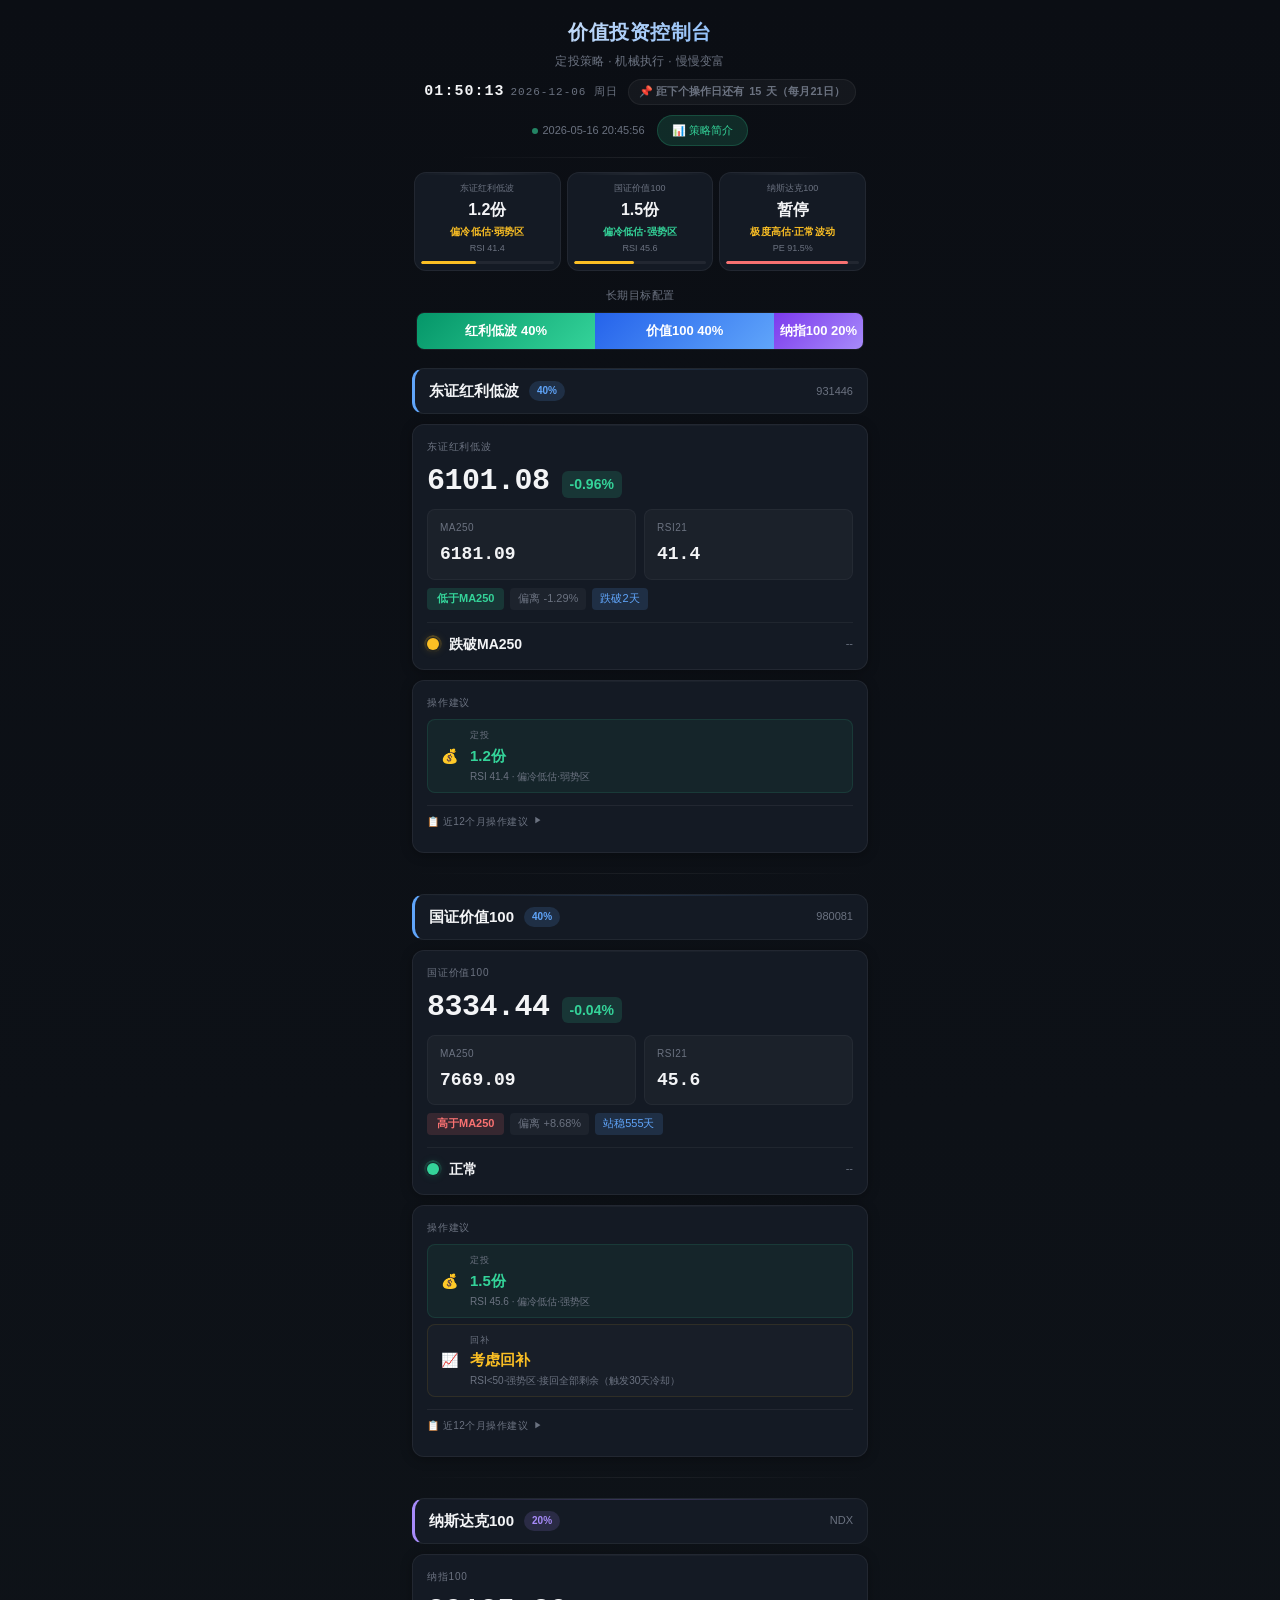
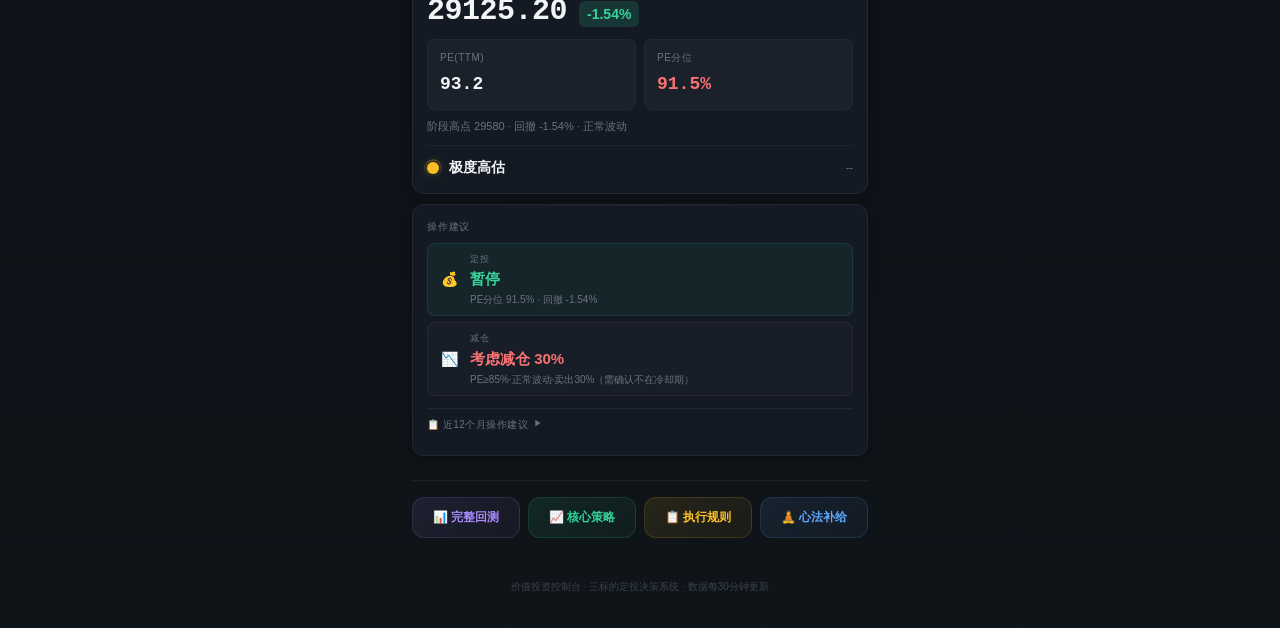
==== docs/index.html @ c50db58a "合并推送：README整理+数据更新+策略微调+回测脚本 - README: 删除NAS Docker章节，精简部署说明 - 数据JSON (931446/980081/nd100/data.json" ====
<!DOCTYPE html>
<html lang="zh-CN">
<head>
<meta charset="UTF-8">
<meta name="viewport" content="width=device-width, initial-scale=1.0, viewport-fit=cover">
<title>价值投资控制台 · 定投策略 · 机械执行 · 慢慢变富</title>
<style>
/* ========================================
   CSS Variables & Theme
   ======================================== */
:root {
  --bg: #0b0e14;
  --bg-gradient: linear-gradient(180deg, #0b0e14 0%, #0d1117 50%, #0f1419 100%);
  --card: #141a24;
  --card-hover: #1a2230;
  --card-border: rgba(255,255,255,0.06);
  --card-border-active: rgba(88,166,255,0.15);
  --card-shadow: 0 2px 12px rgba(0,0,0,0.3);
  --card-shadow-hover: 0 4px 20px rgba(0,0,0,0.4);
  --text: #d1d5db;
  --text-dim: #6b7280;
  --text-bright: #f3f4f6;
  --accent: #60a5fa;
  --accent-glow: rgba(96,165,250,0.15);
  --green: #34d399;
  --green-dim: rgba(52,211,153,0.15);
  --green-glow: rgba(52,211,153,0.25);
  --red: #f87171;
  --red-dim: rgba(248,113,113,0.15);
  --red-glow: rgba(248,113,113,0.25);
  --yellow: #fbbf24;
  --yellow-dim: rgba(251,191,36,0.15);
  --yellow-glow: rgba(251,191,36,0.25);
  --purple: #a78bfa;
  --purple-dim: rgba(167,139,250,0.15);
  --purple-glow: rgba(167,139,250,0.25);
  --radius: 12px;
  --radius-sm: 8px;
  --radius-lg: 16px;
  --max-width: 480px;
}

* { margin:0; padding:0; box-sizing:border-box; }
body {
  font-family: -apple-system, BlinkMacSystemFont, 'Segoe UI', 'PingFang SC', 'Hiragino Sans GB', sans-serif;
  background: var(--bg-gradient);
  color: var(--text);
  line-height: 1.6;
  padding: 0 12px 32px;
  max-width: var(--max-width);
  margin: 0 auto;
  min-height: 100vh;
  -webkit-font-smoothing: antialiased;
}

/* ========================================
   Header
   ======================================== */
.header {
  text-align: center;
  padding: 16px 0 12px;
  margin-bottom: 12px;
  position: relative;
}
.header::after {
  content: '';
  position: absolute;
  bottom: 0;
  left: 10%;
  right: 10%;
  height: 1px;
  background: linear-gradient(90deg, transparent, rgba(255,255,255,0.08), transparent);
}
.header h1 {
  font-size: 20px;
  font-weight: 700;
  color: var(--text-bright);
  margin-bottom: 4px;
  letter-spacing: 0.5px;
  background: linear-gradient(135deg, var(--text-bright) 0%, var(--accent) 100%);
  -webkit-background-clip: text;
  -webkit-text-fill-color: transparent;
  background-clip: text;
}
.subtitle {
  font-size: 12px;
  color: var(--text-dim);
  letter-spacing: 0.3px;
}
.header-meta {
  display: flex;
  align-items: center;
  justify-content: center;
  gap: 10px;
  margin-top: 8px;
  flex-wrap: wrap;
}
.live-clock {
  font-size: 15px;
  font-weight: 700;
  color: var(--text-bright);
  font-variant-numeric: tabular-nums;
  letter-spacing: 1px;
  font-family: 'SF Mono', 'Menlo', 'Consolas', monospace;
}
.live-clock .date-part {
  font-size: 11px;
  color: var(--text-dim);
  margin-left: 6px;
  font-weight: 400;
}
.live-clock .sep {
  animation: blink 1s step-end infinite;
}
@keyframes blink { 0%,100% { opacity:1; } 50% { opacity:0.3; } }
.header-row {
  display: flex;
  align-items: center;
  justify-content: center;
  gap: 12px;
  margin-top: 10px;
  flex-wrap: wrap;
}

/* 操作日提醒 */
.next-ops-day {
  display: inline-flex;
  align-items: center;
  gap: 5px;
  padding: 3px 10px;
  border-radius: 20px;
  font-size: 11px;
  font-weight: 600;
  white-space: nowrap;
}
.next-ops-day.today {
  background: var(--green-dim);
  color: var(--green);
  border: 1px solid rgba(52,211,153,0.2);
}
.next-ops-day.soon {
  background: var(--yellow-dim);
  color: var(--yellow);
  border: 1px solid rgba(251,191,36,0.2);
}
.next-ops-day.later {
  background: rgba(255,255,255,0.04);
  color: var(--text-dim);
  border: 1px solid var(--card-border);
}

.update-time {
  display: inline-flex;
  align-items: center;
  gap: 4px;
  font-size: 11px;
  color: var(--text-dim);
  font-variant-numeric: tabular-nums;
}
.update-time::before {
  content: '';
  width: 6px;
  height: 6px;
  border-radius: 50%;
  background: var(--green);
  flex-shrink: 0;
  opacity: 0.6;
}

/* ========================================
   Buttons
   ======================================== */
.guide-btn {
  display: inline-flex;
  align-items: center;
  gap: 5px;
  font-size: 11px;
  padding: 6px 14px;
  border-radius: 20px;
  background: var(--green-dim);
  color: var(--green);
  text-decoration: none;
  border: 1px solid rgba(52,211,153,0.2);
  transition: all 0.2s ease;
  font-weight: 500;
}
.guide-btn:hover {
  background: rgba(52,211,153,0.2);
  border-color: rgba(52,211,153,0.35);
  box-shadow: 0 0 16px var(--green-glow);
  transform: translateY(-1px);
}

/* 底部三策略导航按钮 */
.strategy-nav {
  display: flex;
  gap: 8px;
  justify-content: center;
}
.nav-btn {
  flex: 1;
  display: flex;
  align-items: center;
  justify-content: center;
  gap: 4px;
  padding: 10px 6px;
  border-radius: 12px;
  text-decoration: none;
  font-size: 12px;
  font-weight: 600;
  border: 1px solid var(--card-border);
  transition: all 0.2s ease;
  text-align: center;
  min-width: 0;
}
@media (max-width: 380px) {
  .nav-btn { font-size: 11px; padding: 8px 4px; }
}
.nav-core {
  background: linear-gradient(135deg, rgba(52,211,153,0.1), rgba(52,211,153,0.05));
  color: var(--green);
  border-color: rgba(52,211,153,0.15);
}
.nav-core:hover {
  background: rgba(52,211,153,0.18);
  box-shadow: 0 0 12px rgba(52,211,153,0.15);
  transform: translateY(-1px);
}
.nav-rules {
  background: linear-gradient(135deg, rgba(251,191,36,0.1), rgba(251,191,36,0.05));
  color: var(--yellow);
  border-color: rgba(251,191,36,0.15);
}
.nav-rules:hover {
  background: rgba(251,191,36,0.18);
  box-shadow: 0 0 12px rgba(251,191,36,0.15);
  transform: translateY(-1px);
}
.nav-mindset {
  background: linear-gradient(135deg, rgba(96,165,250,0.1), rgba(96,165,250,0.05));
  color: var(--accent);
  border-color: rgba(96,165,250,0.15);
}
.nav-mindset:hover {
  background: rgba(96,165,250,0.18);
  box-shadow: 0 0 12px rgba(96,165,250,0.15);
  transform: translateY(-1px);
}
.nav-intro {
  background: linear-gradient(135deg, rgba(167,139,250,0.1), rgba(167,139,250,0.05));
  color: var(--purple);
  border-color: rgba(167,139,250,0.15);
}
.nav-intro:hover {
  background: rgba(167,139,250,0.18);
  box-shadow: 0 0 12px rgba(167,139,250,0.15);
  transform: translateY(-1px);
}

/* 雪球行情链接 */
.xueqiu-link {
  display: inline-flex;
  align-items: center;
  gap: 3px;
  font-size: 10px;
  font-weight: 600;
  color: var(--accent);
  text-decoration: none;
  padding: 3px 9px;
  border-radius: 12px;
  background: var(--accent-glow);
  border: 1px solid rgba(96,165,250,0.1);
  transition: all 0.2s ease;
  white-space: nowrap;
  flex-shrink: 0;
}
.xueqiu-link:hover {
  background: rgba(96,165,250,0.2);
  border-color: rgba(96,165,250,0.25);
  box-shadow: 0 0 10px var(--accent-glow);
  transform: translateY(-1px);
}
.xueqiu-link .x-icon {
  font-size: 11px;
}

/* ========================================
   Weight Graphic Bar
   ======================================== */
.weight-label {
  text-align: center;
  font-size: 11px;
  color: var(--text-dim);
  margin-bottom: 8px;
  letter-spacing: 0.5px;
}
.weight-graphic {
  margin-bottom: 18px;
  padding: 0 4px;
}
.weight-bar {
  display: flex;
  height: 38px;
  border-radius: 8px;
  overflow: hidden;
  border: 1px solid rgba(255,255,255,0.06);
}
.weight-seg {
  display: flex;
  align-items: center;
  justify-content: center;
  font-size: 13px;
  font-weight: 700;
  color: #fff;
  position: relative;
  transition: filter 0.2s;
}
.weight-seg:hover { filter: brightness(1.15); }
.weight-seg.w40 {
  flex: 4;
  background: linear-gradient(135deg, #059669, #34d399);
}
.weight-seg.w40-2 {
  flex: 4;
  background: linear-gradient(135deg, #2563eb, #60a5fa);
}
.weight-seg.w20 {
  flex: 2;
  background: linear-gradient(135deg, #7c3aed, #a78bfa);
}
/* ========================================
   Valuation Gauge Bar
   ======================================== */
.val-bar {
  display: flex;
  gap: 6px;
  margin-bottom: 14px;
  overflow-x: auto;
  padding: 2px;
  scrollbar-width: none;
}
.val-bar::-webkit-scrollbar { display: none; }
.val-card {
  flex: 1;
  min-width: 0;
  padding: 8px 6px 6px;
  border-radius: var(--radius);
  background: var(--card);
  border: 1px solid var(--card-border);
  text-align: center;
  transition: all 0.25s ease;
  position: relative;
  overflow: hidden;
}
.val-card::before {
  content: '';
  position: absolute;
  top: 0;
  left: 0;
  right: 0;
  height: 2px;
  background: linear-gradient(90deg, transparent, rgba(255,255,255,0.06), transparent);
}
.val-card .vc-name {
  font-size: 9px;
  color: var(--text-dim);
  white-space: nowrap;
  overflow: hidden;
  text-overflow: ellipsis;
  margin-bottom: 1px;
}
/* 建议定投份数 - 估值横条内 */
.val-card .vc-invest {
  font-size: 16px;
  font-weight: 700;
  color: var(--text-bright);
  font-variant-numeric: tabular-nums;
  margin: 1px 0 2px;
}
.val-card .vc-zone {
  font-size: 10px;
  font-weight: 600;
  margin-top: 1px;
  letter-spacing: 0.2px;
}
.val-card .vc-sub {
  font-size: 9px;
  color: var(--text-dim);
  margin-top: 1px;
}
.vc-green { color: var(--green); }
.vc-yellow { color: var(--yellow); }
.vc-red { color: var(--red); }
.vc-purple { color: var(--purple); }
.val-gauge {
  height: 3px;
  border-radius: 2px;
  background: rgba(255,255,255,0.06);
  margin-top: 5px;
  overflow: hidden;
}
.val-gauge-fill {
  height: 100%;
  border-radius: 2px;
  transition: width 0.6s cubic-bezier(0.4, 0, 0.2, 1);
}

/* ========================================
   ETF Sections
   ======================================== */
.etf-section {
  margin-bottom: 20px;
  animation: fadeInUp 0.4s ease both;
}
.etf-section:nth-child(7) { animation-delay: 0.05s; }
.etf-section:nth-child(9) { animation-delay: 0.1s; }
.etf-section:nth-child(11) { animation-delay: 0.15s; }

@keyframes fadeInUp {
  from { opacity: 0; transform: translateY(10px); }
  to { opacity: 1; transform: translateY(0); }
}

.etf-title {
  display: flex;
  align-items: center;
  gap: 10px;
  margin-bottom: 10px;
  padding: 10px 14px;
  background: var(--card);
  border-radius: var(--radius);
  border: 1px solid var(--card-border);
  border-left: 3px solid var(--accent);
  position: relative;
  overflow: hidden;
}
.etf-title::before {
  content: '';
  position: absolute;
  top: 0;
  left: 0;
  right: 0;
  height: 1px;
  background: linear-gradient(90deg, transparent, var(--accent-glow), transparent);
}
.etf-title.pe {
  border-left-color: var(--purple);
}
.etf-title.pe::before {
  background: linear-gradient(90deg, transparent, var(--purple-glow), transparent);
}
.etf-title .name {
  font-size: 15px;
  font-weight: 600;
  color: var(--text-bright);
}
.etf-title .fund-code {
  font-size: 11px;
  color: var(--text-dim);
  margin-left: auto;
  font-variant-numeric: tabular-nums;
}
.etf-title .wb {
  font-size: 10px;
  padding: 2px 8px;
  border-radius: 10px;
  background: var(--accent-glow);
  color: var(--accent);
  font-weight: 700;
}
.etf-title.pe .wb {
  background: var(--purple-dim);
  color: var(--purple);
}

/* ========================================
   Cards
   ======================================== */
.card {
  background: var(--card);
  border: 1px solid var(--card-border);
  border-radius: var(--radius);
  padding: 14px;
  margin-bottom: 10px;
  box-shadow: var(--card-shadow);
  transition: all 0.25s ease;
  position: relative;
}
.card::before {
  content: '';
  position: absolute;
  top: 0;
  left: 0;
  right: 0;
  height: 1px;
  background: linear-gradient(90deg, transparent, rgba(255,255,255,0.04), transparent);
  border-radius: var(--radius) var(--radius) 0 0;
}
.card:hover {
  border-color: var(--card-border-active);
  box-shadow: var(--card-shadow-hover);
}
.card-label {
  font-size: 10px;
  color: var(--text-dim);
  margin-bottom: 8px;
  text-transform: uppercase;
  letter-spacing: 0.8px;
  font-weight: 500;
}

/* ========================================
   Price Display
   ======================================== */
.price-row {
  display: flex;
  align-items: baseline;
  gap: 12px;
  flex-wrap: wrap;
}
.price-main {
  font-size: 30px;
  font-weight: 700;
  color: var(--text-bright);
  font-variant-numeric: tabular-nums;
  letter-spacing: -0.5px;
  font-family: 'SF Mono', 'Menlo', 'Consolas', monospace;
  line-height: 1.2;
}
.price-change {
  font-size: 14px;
  font-weight: 600;
  padding: 2px 8px;
  border-radius: 6px;
  font-variant-numeric: tabular-nums;
}
.price-up {
  color: var(--red);
  background: var(--red-dim);
}
.price-down {
  color: var(--green);
  background: var(--green-dim);
}
.price-flat {
  color: var(--text-dim);
  background: rgba(255,255,255,0.04);
}

/* ========================================
   Metrics Grid
   ======================================== */
.metrics-grid {
  display: grid;
  grid-template-columns: 1fr 1fr;
  gap: 8px;
  margin-top: 10px;
}
.metric-box {
  background: rgba(255,255,255,0.03);
  border-radius: var(--radius-sm);
  padding: 10px 12px;
  border: 1px solid rgba(255,255,255,0.04);
  transition: all 0.2s;
}
.metric-box:hover {
  background: rgba(255,255,255,0.05);
  border-color: rgba(255,255,255,0.08);
}
.metric-label {
  font-size: 10px;
  color: var(--text-dim);
  text-transform: uppercase;
  letter-spacing: 0.5px;
  margin-bottom: 4px;
}
.metric-value {
  font-size: 18px;
  font-weight: 700;
  color: var(--text-bright);
  font-variant-numeric: tabular-nums;
  font-family: 'SF Mono', 'Menlo', 'Consolas', monospace;
}

/* ========================================
   Signal Bar
   ======================================== */
.signal-bar {
  display: flex;
  align-items: center;
  gap: 10px;
  margin-top: 10px;
  padding-top: 10px;
  border-top: 1px solid rgba(255,255,255,0.05);
}
.signal-dot {
  width: 12px;
  height: 12px;
  border-radius: 50%;
  flex-shrink: 0;
  position: relative;
}
.signal-dot.green {
  background: var(--green);
  box-shadow: 0 0 10px var(--green-glow);
}
.signal-dot.green::after {
  content: '';
  position: absolute;
  inset: -3px;
  border-radius: 50%;
  border: 2px solid transparent;
  background: conic-gradient(var(--green-glow), transparent, var(--green-glow)) border-box;
  -webkit-mask: linear-gradient(#fff 0 0) padding-box, linear-gradient(#fff 0 0);
  -webkit-mask-composite: xor;
  mask-composite: exclude;
  animation: spin 3s linear infinite;
}
.signal-dot.yellow {
  background: var(--yellow);
  box-shadow: 0 0 10px var(--yellow-glow);
}
.signal-dot.yellow::after {
  content: '';
  position: absolute;
  inset: -3px;
  border-radius: 50%;
  border: 2px solid transparent;
  background: conic-gradient(var(--yellow-glow), transparent, var(--yellow-glow)) border-box;
  -webkit-mask: linear-gradient(#fff 0 0) padding-box, linear-gradient(#fff 0 0);
  -webkit-mask-composite: xor;
  mask-composite: exclude;
  animation: spin 3s linear infinite;
}
.signal-dot.red {
  background: var(--red);
  box-shadow: 0 0 10px var(--red-glow);
  animation: pulse 2s infinite;
}
.signal-dot.red::after {
  content: '';
  position: absolute;
  inset: -3px;
  border-radius: 50%;
  border: 2px solid transparent;
  background: conic-gradient(var(--red-glow), transparent, var(--red-glow)) border-box;
  -webkit-mask: linear-gradient(#fff 0 0) padding-box, linear-gradient(#fff 0 0);
  -webkit-mask-composite: xor;
  mask-composite: exclude;
  animation: spin 2s linear infinite;
}
@keyframes spin { to { transform: rotate(360deg); } }
@keyframes pulse { 0%,100% { opacity:1; box-shadow:0 0 10px var(--red-glow); } 50% { opacity:0.7; box-shadow:0 0 20px var(--red-glow); } }
.signal-label {
  font-size: 14px;
  font-weight: 600;
  color: var(--text-bright);
}
.signal-detail {
  font-size: 11px;
  color: var(--text-dim);
  margin-left: auto;
  font-variant-numeric: tabular-nums;
}

/* ========================================
   MA Status
   ======================================== */
.ma-status {
  display: flex;
  gap: 6px;
  flex-wrap: wrap;
  padding: 8px 0 2px;
  font-size: 11px;
}
.ma-pos { font-weight: 600; }
.ma-pos.neutral {
  color: var(--text-dim);
  background: rgba(255,255,255,0.04);
  padding: 2px 10px;
  border-radius: 4px;
}
.ma-pos.up {
  color: var(--red);
  background: var(--red-dim);
  padding: 2px 10px;
  border-radius: 4px;
}
.ma-pos.down {
  color: var(--green);
  background: var(--green-dim);
  padding: 2px 10px;
  border-radius: 4px;
}
.ma-dev {
  display: inline-flex;
  align-items: center;
  gap: 2px;
  padding: 2px 8px;
  border-radius: 4px;
  background: rgba(255,255,255,0.04);
  color: var(--text-dim);
}
.ma-days {
  display: inline-flex;
  align-items: center;
  gap: 2px;
  padding: 2px 8px;
  border-radius: 4px;
  background: var(--accent-glow);
  color: var(--accent);
}
.drawdown-info {
  margin-top: 8px;
  font-size: 11px;
  color: var(--text-dim);
  line-height: 1.6;
}

/* ========================================
   Advice Blocks — 三区块操作建议
   ======================================== */
.advice-blocks {
  display: flex;
  flex-direction: column;
  gap: 6px;
}
.advice-block {
  display: flex;
  align-items: center;
  gap: 10px;
  padding: 8px 10px;
  border-radius: var(--radius-sm);
  background: rgba(255,255,255,0.02);
  border: 1px solid rgba(255,255,255,0.04);
}
.advice-block .ab-icon {
  font-size: 14px;
  flex-shrink: 0;
  width: 22px;
  text-align: center;
}
.advice-block .ab-content {
  flex: 1;
  min-width: 0;
}
.advice-block .ab-title {
  font-size: 9px;
  color: var(--text-dim);
  letter-spacing: 0.5px;
  margin-bottom: 1px;
}
.advice-block .ab-value {
  font-size: 15px;
  font-weight: 700;
  color: var(--text-bright);
  font-variant-numeric: tabular-nums;
}
.advice-block .ab-detail {
  font-size: 10px;
  color: var(--text-dim);
  line-height: 1.5;
  margin-top: 1px;
}

/* 定投区块 — 绿色强调 */
.advice-block.invest {
  background: rgba(52,211,153,0.06);
  border-color: rgba(52,211,153,0.12);
}
.advice-block.invest .ab-value { color: var(--green); }

/* 减仓区块 */
.advice-block.reduce {
  border-color: rgba(248,113,113,0.1);
}
.advice-block.reduce .ab-value { color: var(--red); }

/* 回补区块 */
.advice-block.rebuy {
  border-color: rgba(251,191,36,0.1);
}
.advice-block.rebuy .ab-value { color: var(--yellow); }

/* 暂无操作 — 灰色 */
.advice-block.none .ab-value {
  color: var(--text-dim);
  font-weight: 400;
  font-size: 13px;
}
.advice-block.none .ab-detail {
  color: rgba(255,255,255,0.2);
  font-size: 9px;
}

/* ========================================
   History (紧凑表格)
   ======================================== */
.hist-title {
  font-size: 10px;
  color: var(--text-dim);
  margin-top: 12px;
  margin-bottom: 0;
  padding: 8px 0;
  border-top: 1px solid var(--card-border);
  letter-spacing: 0.5px;
  font-weight: 500;
  cursor: pointer;
  display: flex;
  align-items: center;
  gap: 6px;
  transition: color 0.2s;
  user-select: none;
}
.hist-title:hover { color: var(--text); }
.hist-arrow {
  font-size: 8px;
  transition: transform 0.25s ease;
  color: var(--text-dim);
}
.hist-arrow.open { transform: rotate(90deg); }
.hist-body {
  overflow: hidden;
  transition: max-height 0.3s ease;
}
.hist-table {
  width: 100%;
  border-collapse: collapse;
  font-size: 10px;
}
.hist-table th {
  padding: 5px 6px;
  text-align: left;
  color: var(--text-dim);
  font-weight: 500;
  border-bottom: 1px solid var(--card-border);
  font-size: 9px;
  letter-spacing: 0.3px;
}
.hist-table td {
  padding: 5px 6px;
  border-bottom: 1px solid rgba(255,255,255,0.03);
  color: var(--text);
  line-height: 1.5;
  vertical-align: middle;
}
.hist-table tr:last-child td { border-bottom: none; }
.hist-table .h-date {
  color: var(--text-dim);
  white-space: nowrap;
  font-variant-numeric: tabular-nums;
}
.hist-table .h-action {
  font-size: 9px;
  white-space: nowrap;
  display: flex;
  gap: 3px;
}
.hist-table .h-reduce {
  color: var(--red);
  background: var(--red-dim);
  padding: 1px 4px;
  border-radius: 2px;
}
.hist-table .h-rebuy {
  color: var(--yellow);
  background: var(--yellow-dim);
  padding: 1px 4px;
  border-radius: 2px;
}

/* ========================================
   Divider
   ======================================== */
.divider {
  height: 1px;
  background: linear-gradient(90deg, transparent, rgba(255,255,255,0.06), transparent);
  margin: 20px 0;
}

/* ========================================
   Loading & Error
   ======================================== */
.loading {
  text-align: center;
  padding: 32px 0;
  color: var(--text-dim);
  font-size: 13px;
}
.loading::before {
  content: '';
  display: block;
  width: 24px;
  height: 24px;
  margin: 0 auto 10px;
  border: 2px solid var(--card-border);
  border-top-color: var(--accent);
  border-radius: 50%;
  animation: loadingSpin 0.8s linear infinite;
}
@keyframes loadingSpin {
  to { transform: rotate(360deg); }
}
.error-msg {
  background: var(--red-dim);
  border: 1px solid rgba(248,113,113,0.2);
  border-radius: var(--radius-sm);
  padding: 12px 14px;
  text-align: center;
  color: var(--red);
  font-size: 13px;
  line-height: 1.5;
}

/* ========================================
   Footer
   ======================================== */
.footer-nav {
  text-align: center;
  margin-top: 24px;
  margin-bottom: 24px;
  padding: 16px 0;
  border-top: 1px solid var(--card-border);
}
.footer-nav .guide-btn {
  font-size: 13px;
  padding: 8px 24px;
}
.footer-credit {
  text-align: center;
  font-size: 10px;
  color: var(--text-dim);
  opacity: 0.5;
  line-height: 1.8;
}

html { scroll-behavior: smooth; }
@media (hover: none) {
  .card:hover, .val-card:hover, .metric-box:hover {
    transform: none;
    border-color: var(--card-border);
    box-shadow: var(--card-shadow);
  }
}
</style>
</head>
<body>

<div class="header">
  <h1>价值投资控制台</h1>
  <div class="subtitle">定投策略 · 机械执行 · 慢慢变富</div>
  <div class="header-meta">
    <span class="live-clock" id="liveClock">--:--:--</span>
    <span class="next-ops-day" id="nextOpsDay"></span>
  </div>
  <div class="header-row">
    <div class="update-time" id="updateTime">加载中...</div>
    <a class="guide-btn" href="guide-backtest.html">📊 策略简介</a>
  </div>
</div>

<div class="val-bar" id="valBar">
  <div class="val-card"><div class="vc-name">加载中...</div></div>
</div>

<div class="weight-label">长期目标配置</div>
<div class="weight-graphic">
  <div class="weight-bar">
    <div class="weight-seg w40">红利低波 40%</div>
    <div class="weight-seg w40-2">价值100 40%</div>
    <div class="weight-seg w20">纳指100 20%</div>
  </div>
</div>

<!-- 标的0: 红利低波 -->
<div class="etf-section" id="sec0">
  <div class="etf-title">
    <span class="name" id="n0">--</span>
    <span class="wb">40%</span>
    <span class="fund-code" id="f0">--</span>
  </div>
  <div class="card" id="priceCard0">
    <div class="card-label" id="info0">指数行情 · --</div>
    <div class="price-row">
      <span class="price-main" id="p0">--</span>
      <span class="price-change price-flat" id="c0">--</span>
    </div>
    <div class="metrics-grid">
      <div class="metric-box"><div class="metric-label">MA250</div><div class="metric-value" id="ma0">--</div></div>
      <div class="metric-box"><div class="metric-label">RSI21</div><div class="metric-value" id="rsi0">--</div></div>
    </div>
    <div class="ma-status" id="maStat0"></div>
    <div class="signal-bar" id="sigBar0">
      <div class="signal-dot green" id="dot0"></div>
      <span class="signal-label" id="sl0">--</span>
      <span class="signal-detail" id="sd0">--</span>
    </div>
  </div>
  <div class="card">
    <div class="card-label">操作建议</div>
    <div id="adv0"><div class="loading">加载中...</div></div>
  </div>
</div>

<div class="divider"></div>

<!-- 标的1: 价值100 -->
<div class="etf-section" id="sec1">
  <div class="etf-title">
    <span class="name" id="n1">--</span>
    <span class="wb">40%</span>
    <span class="fund-code" id="f1">--</span>
  </div>
  <div class="card" id="priceCard1">
    <div class="card-label" id="info1">指数行情 · --</div>
    <div class="price-row">
      <span class="price-main" id="p1">--</span>
      <span class="price-change price-flat" id="c1">--</span>
    </div>
    <div class="metrics-grid">
      <div class="metric-box"><div class="metric-label">MA250</div><div class="metric-value" id="ma1">--</div></div>
      <div class="metric-box"><div class="metric-label">RSI21</div><div class="metric-value" id="rsi1">--</div></div>
    </div>
    <div class="ma-status" id="maStat1"></div>
    <div class="signal-bar" id="sigBar1">
      <div class="signal-dot green" id="dot1"></div>
      <span class="signal-label" id="sl1">--</span>
      <span class="signal-detail" id="sd1">--</span>
    </div>
  </div>
  <div class="card">
    <div class="card-label">操作建议</div>
    <div id="adv1"><div class="loading">加载中...</div></div>
  </div>
</div>

<div class="divider"></div>

<!-- 标的2: 纳指100 -->
<div class="etf-section" id="sec2">
  <div class="etf-title pe">
    <span class="name" id="n2">--</span>
    <span class="wb">20%</span>
    <span class="fund-code" id="f2">--</span>
  </div>
  <div class="card" id="priceCard2">
    <div class="card-label" id="info2">指数行情 · --</div>
    <div class="price-row">
      <span class="price-main" id="p2">--</span>
      <span class="price-change price-flat" id="c2">--</span>
    </div>
    <div class="metrics-grid">
      <div class="metric-box"><div class="metric-label">PE(TTM)</div><div class="metric-value" id="pe2">--</div></div>
      <div class="metric-box"><div class="metric-label">PE分位</div><div class="metric-value" id="pp2">--</div></div>
    </div>
    <div class="drawdown-info" id="dd2"></div>
    <div class="signal-bar" id="sigBar2">
      <div class="signal-dot green" id="dot2"></div>
      <span class="signal-label" id="sl2">--</span>
      <span class="signal-detail" id="sd2">--</span>
    </div>
  </div>
  <div class="card">
    <div class="card-label">操作建议</div>
    <div id="adv2"><div class="loading">加载中...</div></div>
  </div>
</div>

<div class="footer-nav">
  <div class="strategy-nav">
    <a class="nav-btn nav-intro" href="guide-intro.html">📊 完整回测</a>
    <a class="nav-btn nav-core" href="guide-core.html">📈 核心策略</a>
    <a class="nav-btn nav-rules" href="guide-rules.html">📋 执行规则</a>
    <a class="nav-btn nav-mindset" href="guide-mindset.html">🧘 心法补给</a>
  </div>
</div>

<div class="footer-credit">价值投资控制台 · 三标的定投决策系统 · 数据每30分钟更新</div>

<script>
/* 全局数据缓存 */

/* ========== 时钟 + 操作日提醒 ========== */
function updateClock() {
  var d = new Date();
  var h = ('0' + d.getHours()).slice(-2);
  var m = ('0' + d.getMinutes()).slice(-2);
  var s = ('0' + d.getSeconds()).slice(-2);
  var w = ['日','一','二','三','四','五','六'];
  var ds = d.getFullYear() + '-' + ('0' + (d.getMonth()+1)).slice(-2) + '-' + ('0' + d.getDate()).slice(-2) + ' 周' + w[d.getDay()];
  var html = h + '<span class="sep">:</span>' + m + '<span class="sep">:</span>' + s + '<span class="date-part">' + ds + '</span>';
  document.getElementById('liveClock').innerHTML = html;

  /* 操作日提醒 */
  var today = d.getDate();
  var dayEl = document.getElementById('nextOpsDay');
  if (today === 21) {
    dayEl.className = 'next-ops-day today';
    dayEl.innerHTML = '📌 今天是操作日！按策略执行';
  } else if (today < 21) {
    var left = 21 - today;
    dayEl.className = 'next-ops-day ' + (left <= 5 ? 'soon' : 'later');
    dayEl.innerHTML = '📌 距下个操作日还有 <strong>' + left + '</strong> 天（每月21日）';
  } else {
    /* 计算下个月21日距今天数 */
    var next = new Date(d.getFullYear(), d.getMonth() + 1, 21);
    var diff = Math.ceil((next - d) / (1000 * 60 * 60 * 24));
    dayEl.className = 'next-ops-day ' + (diff <= 5 ? 'soon' : 'later');
    dayEl.innerHTML = '📌 距下个操作日还有 <strong>' + diff + '</strong> 天（每月21日）';
  }
}
updateClock();
setInterval(updateClock, 1000);

/* ========== 渲染单个标的卡片 ========== */
function updateCard(etf, idx) {
  var id = idx;
  var isPE = (etf.type === 'pe_drawdown');
  var isIndexPrice = etf.is_index_price;

  /* 标题 */
  document.getElementById('n' + id).textContent = etf.index_name || '--';
  document.getElementById('f' + id).textContent = etf.index_code || '';

  if (etf.error) {
    document.getElementById('p' + id).textContent = '--';
    document.getElementById('adv' + id).innerHTML = '<div class="error-msg">' + (etf.error || '获取失败') + '</div>';
    return;
  }

  /* 行情信息 — 精简 */
  document.getElementById('info' + id).textContent = isPE ? '纳指100' : (etf.index_name || '--');

  /* 价格 — 纯数字，无货币符号 */
  var dec = isIndexPrice ? 2 : 4;
  var priceEl = document.getElementById('p' + id);
  if (etf.current_price != null) {
    priceEl.textContent = etf.current_price.toFixed(dec);
  } else {
    priceEl.textContent = '--';
  }
  var cel = document.getElementById('c' + id);
  var pct = etf.price_change_pct;
  cel.textContent = (pct != null) ? ((pct >= 0 ? '+' : '') + pct.toFixed(2) + '%') : '--';
  cel.className = 'price-change ' + ((pct == null) ? 'price-flat' : (pct > 0 ? 'price-up' : (pct < 0 ? 'price-down' : 'price-flat')));

  /* 指标区：PE / RSI */
  if (isPE) {
    document.getElementById('pe2').textContent = (etf.pe_ttm != null) ? etf.pe_ttm.toFixed(1) : '--';
    var pctEl = document.getElementById('pp2');
    pctEl.textContent = (etf.pe_percentile != null) ? etf.pe_percentile.toFixed(1) + '%' : '--';
    var p = etf.pe_percentile;
    pctEl.style.color = (p == null) ? '#6b7280' : (p >= 85 ? '#f87171' : (p >= 70 ? '#fbbf24' : (p >= 50 ? '#f3f4f6' : '#34d399')));
    /* 回撤 */
    var ddEl = document.getElementById('dd2');
    if (ddEl) {
      var dd = etf.drawdown != null ? etf.drawdown : '--';
      var hp = etf.high_price != null ? etf.high_price.toFixed(0) : '--';
      var ddColor = (typeof dd === 'number' && dd < -15) ? '#f87171' : (typeof dd === 'number' && dd < -8) ? '#fbbf24' : '#6b7280';
      var ddLabel = (typeof dd === 'number' && dd < -15) ? '深度回调 ⚠️' : (typeof dd === 'number' && dd < -8) ? '中级回调' : '正常波动';
      ddEl.innerHTML = '阶段高点 ' + hp + ' · 回撤 <span style="color:' + ddColor + ';">' + dd + '%</span> · ' + ddLabel;
    }
  } else {
    document.getElementById('ma' + id).textContent = (etf.ma250 != null) ? etf.ma250.toFixed(2) : '--';
    document.getElementById('rsi' + id).textContent = (etf.rsi21 != null) ? etf.rsi21.toFixed(1) : '--';
  }

  /* MA250状态 */
  var maStatEl = document.getElementById('maStat' + id);
  if (maStatEl && !isPE) {
    var mPct = etf.price_vs_ma250_pct;
    if (mPct == null) {
      maStatEl.innerHTML = '<span class="ma-pos neutral">数据不足</span>';
    } else if (mPct >= 0) {
      var days = etf.days_above_ma250 || 0;
      maStatEl.innerHTML = '<span class="ma-pos up">高于MA250</span>'
                         + '<span class="ma-dev">偏离 +' + mPct.toFixed(2) + '%</span>'
                         + '<span class="ma-days">站稳' + days + '天</span>';
    } else {
      var days = etf.days_below_ma250 || 0;
      maStatEl.innerHTML = '<span class="ma-pos down">低于MA250</span>'
                         + '<span class="ma-dev">偏离 ' + mPct.toFixed(2) + '%</span>'
                         + '<span class="ma-days">跌破' + days + '天</span>';
    }
  } else if (maStatEl) {
    maStatEl.innerHTML = '';
  }

  /* 信号灯 */
  var dot = document.getElementById('dot' + id);
  dot.className = 'signal-dot ' + etf.risk_signal;
  document.getElementById('sl' + id).textContent = etf.risk_label || '--';

  /* ========== 操作建议 — 三区块结构 ========== */
  var html = '<div class="advice-blocks">';

  /* ---- 定投区块 ---- */
  var investAmount = (etf.invest_amount != null) ? etf.invest_amount : '--';
  var investDetail = (etf.invest_detail != null) ? etf.invest_detail : '';
  html += '<div class="advice-block invest">';
  html += '<div class="ab-icon">💰</div>';
  html += '<div class="ab-content">';
  html += '<div class="ab-title">定投</div>';
  html += '<div class="ab-value">' + investAmount + '</div>';
  if (!isPE) {
    var rsi = (etf.rsi21 != null) ? 'RSI ' + etf.rsi21.toFixed(1) : '--';
    html += '<div class="ab-detail">' + rsi + ' · ' + investDetail + '</div>';
  } else {
    var pePct = (etf.pe_percentile != null) ? 'PE分位 ' + etf.pe_percentile.toFixed(1) + '%' : '--';
    var ddVal = (etf.drawdown != null) ? '回撤 ' + etf.drawdown + '%' : '--';
    html += '<div class="ab-detail">' + pePct + ' · ' + ddVal + '</div>';
  }
  html += '</div></div>';

  /* ---- 减仓区块（有操作才显示）---- */
  if (etf.reduce_advice && etf.reduce_advice.action) {
    html += '<div class="advice-block reduce">';
    html += '<div class="ab-icon">📉</div>';
    html += '<div class="ab-content">';
    html += '<div class="ab-title">减仓</div>';
    html += '<div class="ab-value">' + etf.reduce_advice.action + ' ' + (etf.reduce_advice.pct || '') + '</div>';
    html += '<div class="ab-detail">' + (etf.reduce_advice.detail || '') + '</div>';
    html += '</div></div>';
  }

  /* ---- 回补区块（有操作才显示）---- */
  if (etf.rebuy_advice && etf.rebuy_advice.action) {
    html += '<div class="advice-block rebuy">';
    html += '<div class="ab-icon">📈</div>';
    html += '<div class="ab-content">';
    html += '<div class="ab-title">回补</div>';
    html += '<div class="ab-value">' + etf.rebuy_advice.action + '</div>';
    html += '<div class="ab-detail">' + (etf.rebuy_advice.detail || '') + '</div>';
    html += '</div></div>';
  }

  html += '</div>'; /* advice-blocks */

  /* ---- 历史记录（默认折叠）---- */
  if (etf.history_advice && etf.history_advice.length > 0) {
    html += '<div class="hist-wrap">';
    html += '<div class="hist-title" onclick="toggleHist(this)">📋 近12个月操作建议 <span class="hist-arrow">▶</span></div>';
    html += '<div class="hist-body" style="display:none;">';
    html += '<table class="hist-table">';
    html += '<tr><th>日期</th><th>建议</th><th>操作</th></tr>';
    for (var h = etf.history_advice.length - 1; h >= 0; h--) {
      var ha = etf.history_advice[h];
      var detail = ha.invest_detail || '';
      var ruleText = '';
      if (!isPE) {
        ruleText = 'RSI ' + (ha.rsi21 != null ? ha.rsi21 : '--') + ' · ' + detail + ' → ' + ha.invest;
      } else {
        ruleText = 'PE ' + (ha.pe_percentile != null ? ha.pe_percentile + '%' : '--') + ' · ' + detail + ' → ' + ha.invest;
      }
      html += '<tr>';
      html += '<td class="h-date">' + ha.date + '</td>';
      html += '<td>' + ruleText + '</td>';
      html += '<td class="h-action">';
      if (ha.reduce) html += '<span class="h-reduce">📉' + ha.reduce + '</span>';
      if (ha.rebuy) html += '<span class="h-rebuy">📈' + ha.rebuy + '</span>';
      html += '</td>';
      html += '</tr>';
    }
    html += '</table>';
    html += '</div>'; /* hist-body */
    html += '</div>'; /* hist-wrap */
  }

  document.getElementById('adv' + id).innerHTML = html;
}

/* ========== 历史折叠切换 ========== */
function toggleHist(el) {
  var body = el.parentNode.querySelector('.hist-body');
  var arrow = el.querySelector('.hist-arrow');
  if (!body) return;
  var isHidden = body.style.display === 'none';
  body.style.display = isHidden ? '' : 'none';
  if (arrow) arrow.classList.toggle('open', isHidden);
}

/* ========== 加载数据 ========== */
function loadData() {
  var url = 'data.json?t=' + new Date().getTime();
  fetch(url)
    .then(function(r) { return r.json(); })
    .then(function(data) {
      CACHE = data;
      document.getElementById('updateTime').textContent = (data.update_time || '--');

      /* 渲染估值横条 */
      var bar = document.getElementById('valBar');
      if (data.etfs && data.etfs.length >= 3) {
        var html = '';
        for (var i = 0; i < data.etfs.length; i++) {
          var etf = data.etfs[i];
          var isPE = (etf.type === 'pe_drawdown');
          var zoneDetail = isPE ? (etf.zone || '--') : (etf.invest_detail || etf.zone || '--');
          var colorCls = 'vc-green';
          if (etf.risk_signal === 'yellow') colorCls = 'vc-yellow';
          else if (etf.risk_signal === 'red') colorCls = 'vc-red';
          if (isPE && colorCls === 'vc-green') colorCls = 'vc-purple';

          var gaugeVal = isPE ? (etf.pe_percentile != null ? etf.pe_percentile : 0) : (etf.rsi21 != null ? etf.rsi21 : 50);
          var gaugePct = Math.min(100, Math.max(0, gaugeVal));
          var gaugeColor;
          if (gaugePct <= 30) gaugeColor = '#34d399';
          else if (gaugePct <= 70) gaugeColor = '#fbbf24';
          else gaugeColor = '#f87171';

          /* 建议定投份数 */
          var investAmt = (etf.invest_amount != null) ? etf.invest_amount : '--';

          html += '<div class="val-card">';
          html += '<div class="vc-name">' + (etf.index_name || '--') + '</div>';
          html += '<div class="vc-invest">' + investAmt + '</div>';
          html += '<div class="vc-zone ' + colorCls + '">' + zoneDetail + '</div>';
          if (isPE) {
            var pePct = (etf.pe_percentile != null) ? etf.pe_percentile.toFixed(1) + '%' : '--';
            html += '<div class="vc-sub">PE ' + pePct + '</div>';
          } else {
            var rsi = (etf.rsi21 != null) ? etf.rsi21.toFixed(1) : '--';
            html += '<div class="vc-sub">RSI ' + rsi + '</div>';
          }
          html += '<div class="val-gauge"><div class="val-gauge-fill" style="width:' + gaugePct + '%;background:' + gaugeColor + ';"></div></div>';
          html += '</div>';
        }
        bar.innerHTML = html;
      }

      if (data.etfs && data.etfs.length >= 3) {
        updateCard(data.etfs[0], 0);
        updateCard(data.etfs[1], 1);
        updateCard(data.etfs[2], 2);
      }
    })
    .catch(function(err) {
      console.error('Load error:', err);
      if (!CACHE) {
        document.getElementById('updateTime').textContent = '加载失败';
        var msg = '<div class="error-msg">数据加载失败: ' + (err.message || '未知错误') + '</div>';
        document.getElementById('adv0').innerHTML = msg;
        document.getElementById('adv1').innerHTML = msg;
        document.getElementById('adv2').innerHTML = msg;
      }
    });
}

loadData();
setInterval(loadData, 30 * 60 * 1000);
</script>

</body>
</html>
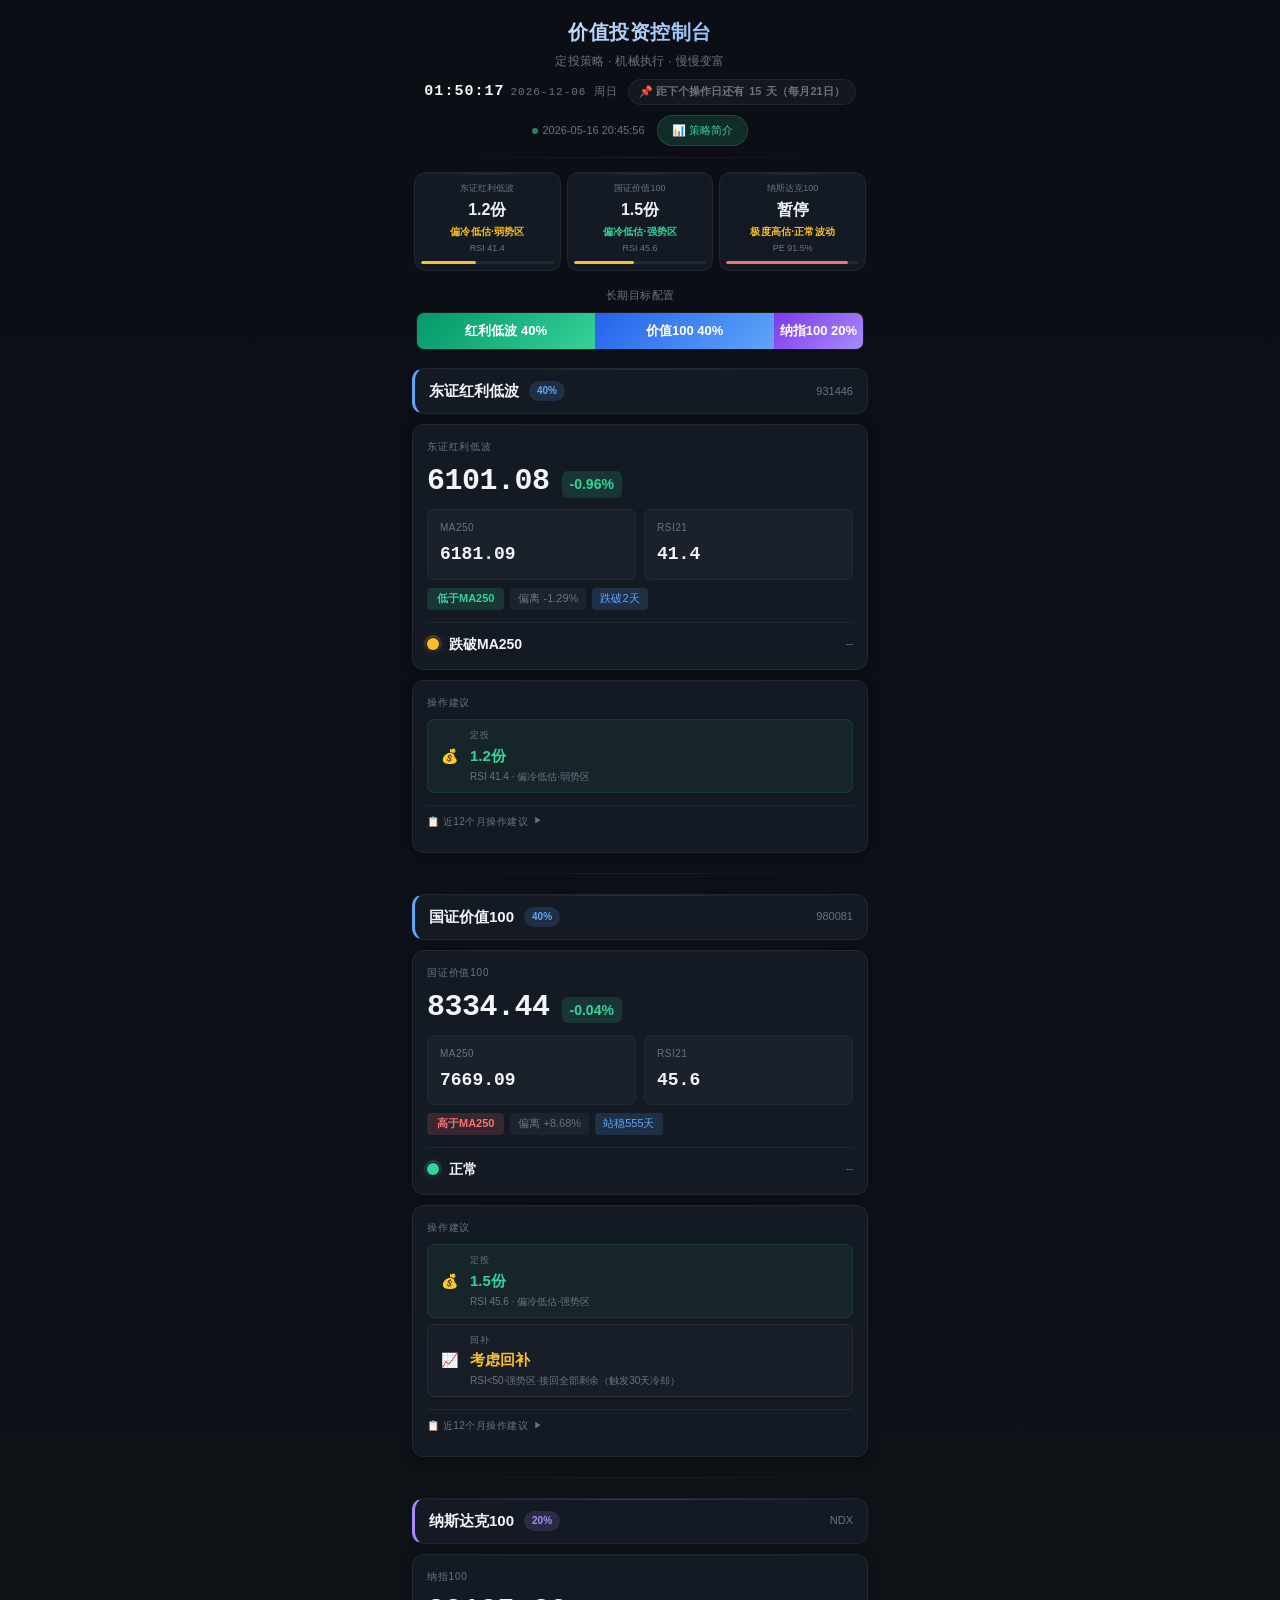
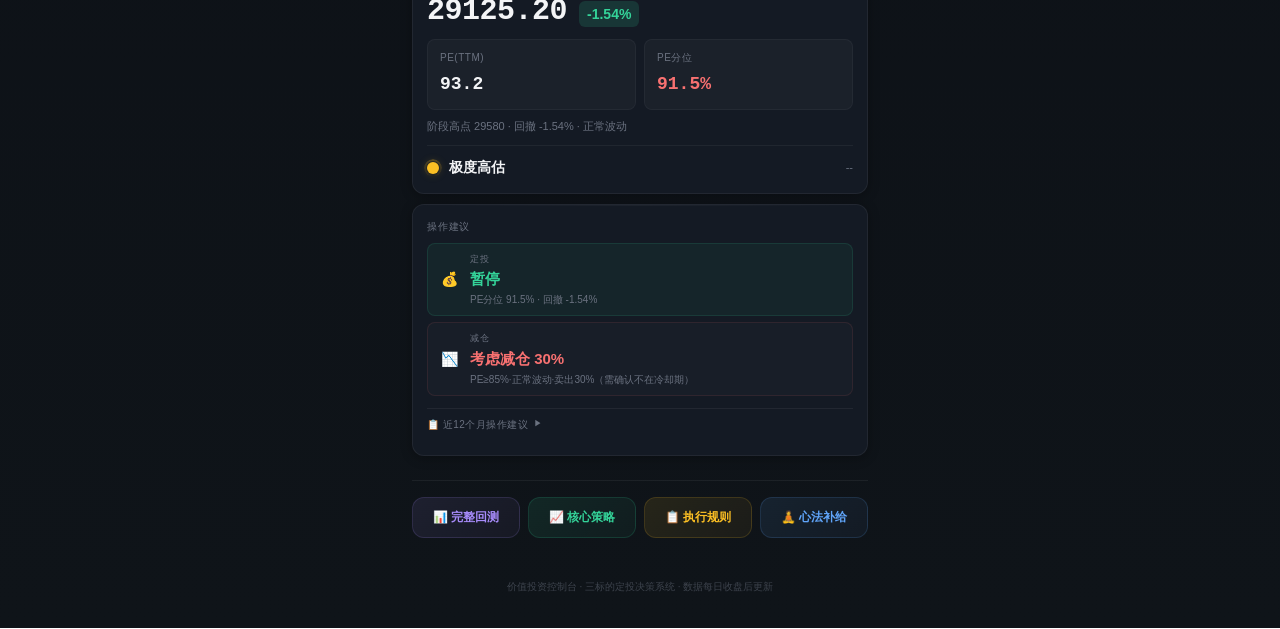
==== commit 7f8aaa68: "全项目复核修复：3个guide页面代码+文案问题 ## 变更摘要  ### Bug 修复 | 文件 | 修改内容 | |------|---------| | guide-core.html | 删除" ====
--- a/docs/index.html
+++ b/docs/index.html
@@ -1075,7 +1075,7 @@
   </div>
 </div>
 
-<div class="footer-credit">价值投资控制台 · 三标的定投决策系统 · 数据每30分钟更新</div>
+<div class="footer-credit">价值投资控制台 · 三标的定投决策系统 · 数据每日收盘后更新</div>
 
 <script>
 /* 全局数据缓存 */
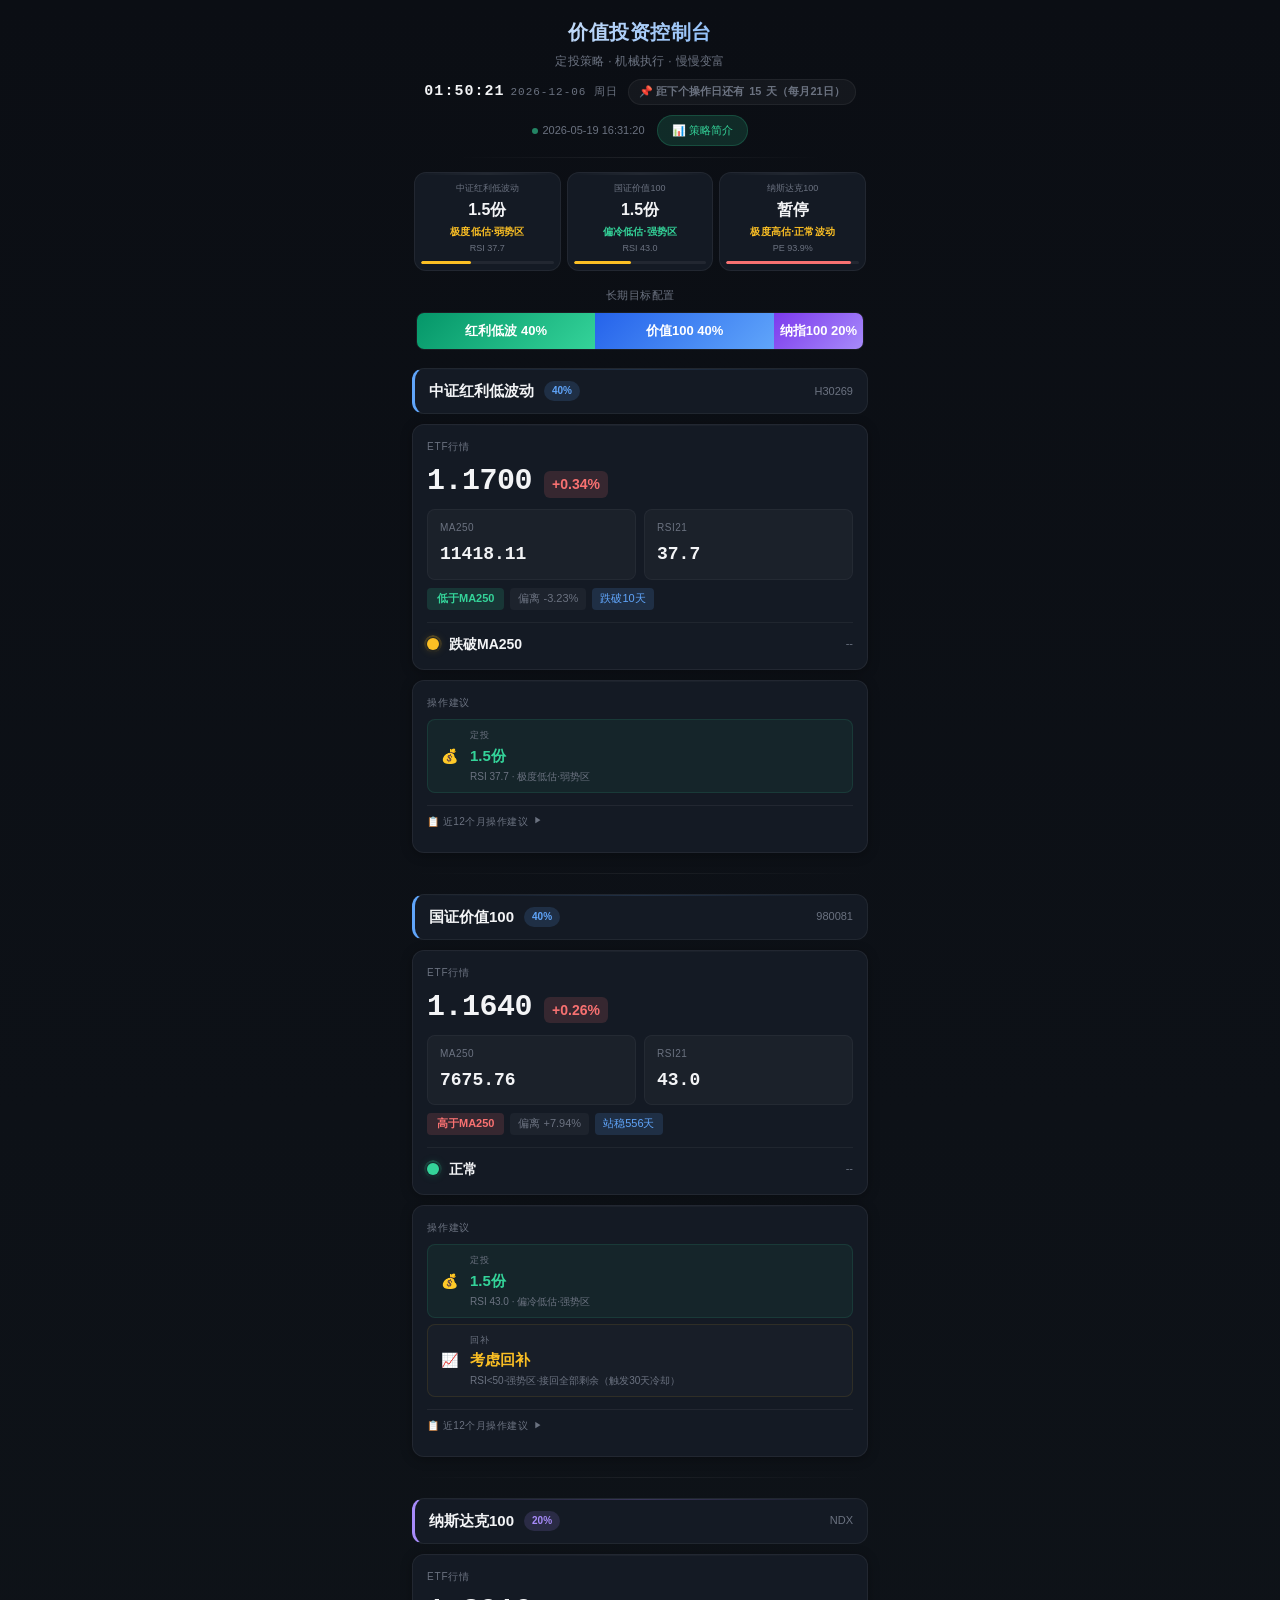
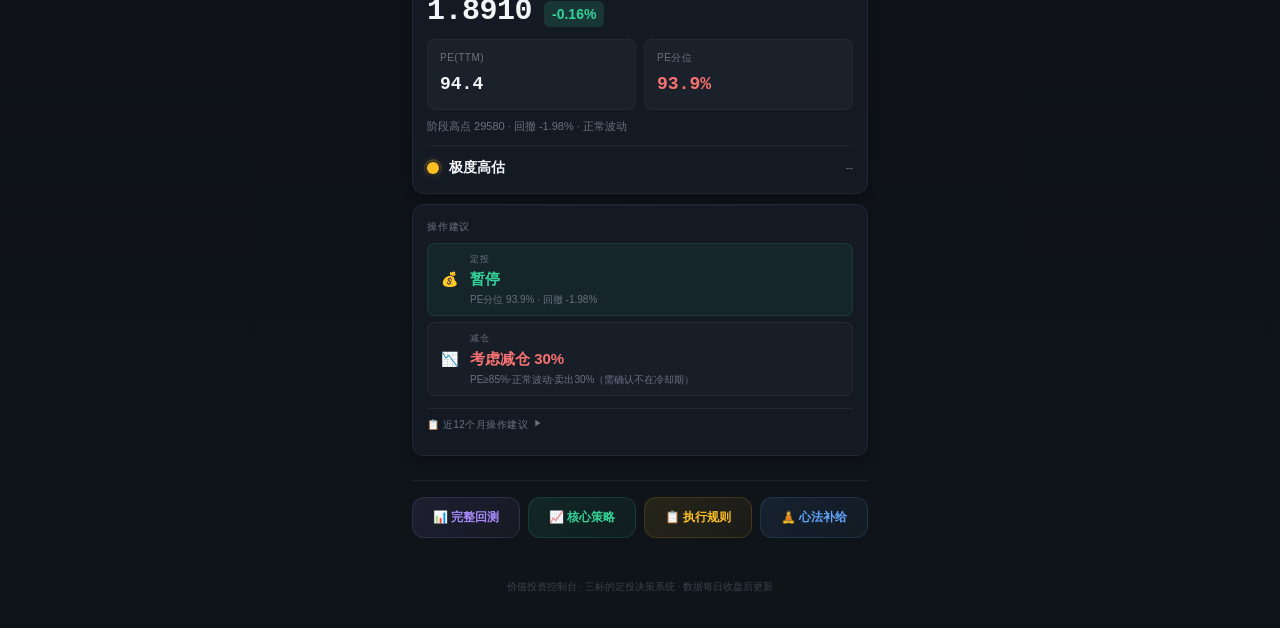
==== commit e5ef29a4: "feat: 指数行情改为ETF行情显示 + 策略文档优化 - 三个标的(563020/159263/159696)改用ETF实时价格显示 - daily_update.py: 新增etf_price/" ====
--- a/docs/index.html
+++ b/docs/index.html
@@ -980,7 +980,7 @@
     <span class="fund-code" id="f0">--</span>
   </div>
   <div class="card" id="priceCard0">
-    <div class="card-label" id="info0">指数行情 · --</div>
+    <div class="card-label" id="info0">ETF行情 · --</div>
     <div class="price-row">
       <span class="price-main" id="p0">--</span>
       <span class="price-change price-flat" id="c0">--</span>
@@ -1012,7 +1012,7 @@
     <span class="fund-code" id="f1">--</span>
   </div>
   <div class="card" id="priceCard1">
-    <div class="card-label" id="info1">指数行情 · --</div>
+    <div class="card-label" id="info1">ETF行情 · --</div>
     <div class="price-row">
       <span class="price-main" id="p1">--</span>
       <span class="price-change price-flat" id="c1">--</span>
@@ -1044,7 +1044,7 @@
     <span class="fund-code" id="f2">--</span>
   </div>
   <div class="card" id="priceCard2">
-    <div class="card-label" id="info2">指数行情 · --</div>
+    <div class="card-label" id="info2">ETF行情 · --</div>
     <div class="price-row">
       <span class="price-main" id="p2">--</span>
       <span class="price-change price-flat" id="c2">--</span>
@@ -1128,19 +1128,22 @@
     return;
   }
 
-  /* 行情信息 — 精简 */
-  document.getElementById('info' + id).textContent = isPE ? '纳指100' : (etf.index_name || '--');
-
-  /* 价格 — 纯数字，无货币符号 */
-  var dec = isIndexPrice ? 2 : 4;
+  /* 行情信息 — ETF优先 */
+  var hasEtfPrice = (etf.etf_price != null);
+  var infoLabel = hasEtfPrice ? 'ETF行情' : (isPE ? '纳指100' : (etf.index_name || '--'));
+  document.getElementById('info' + id).textContent = infoLabel;
+
+  /* 价格 — 优先显示ETF价格 */
+  var priceToShow = hasEtfPrice ? etf.etf_price : etf.current_price;
+  var dec = hasEtfPrice ? 4 : (isIndexPrice ? 2 : 4);
   var priceEl = document.getElementById('p' + id);
-  if (etf.current_price != null) {
-    priceEl.textContent = etf.current_price.toFixed(dec);
+  if (priceToShow != null) {
+    priceEl.textContent = priceToShow.toFixed(dec);
   } else {
     priceEl.textContent = '--';
   }
   var cel = document.getElementById('c' + id);
-  var pct = etf.price_change_pct;
+  var pct = hasEtfPrice ? etf.etf_price_change_pct : etf.price_change_pct;
   cel.textContent = (pct != null) ? ((pct >= 0 ? '+' : '') + pct.toFixed(2) + '%') : '--';
   cel.className = 'price-change ' + ((pct == null) ? 'price-flat' : (pct > 0 ? 'price-up' : (pct < 0 ? 'price-down' : 'price-flat')));
 
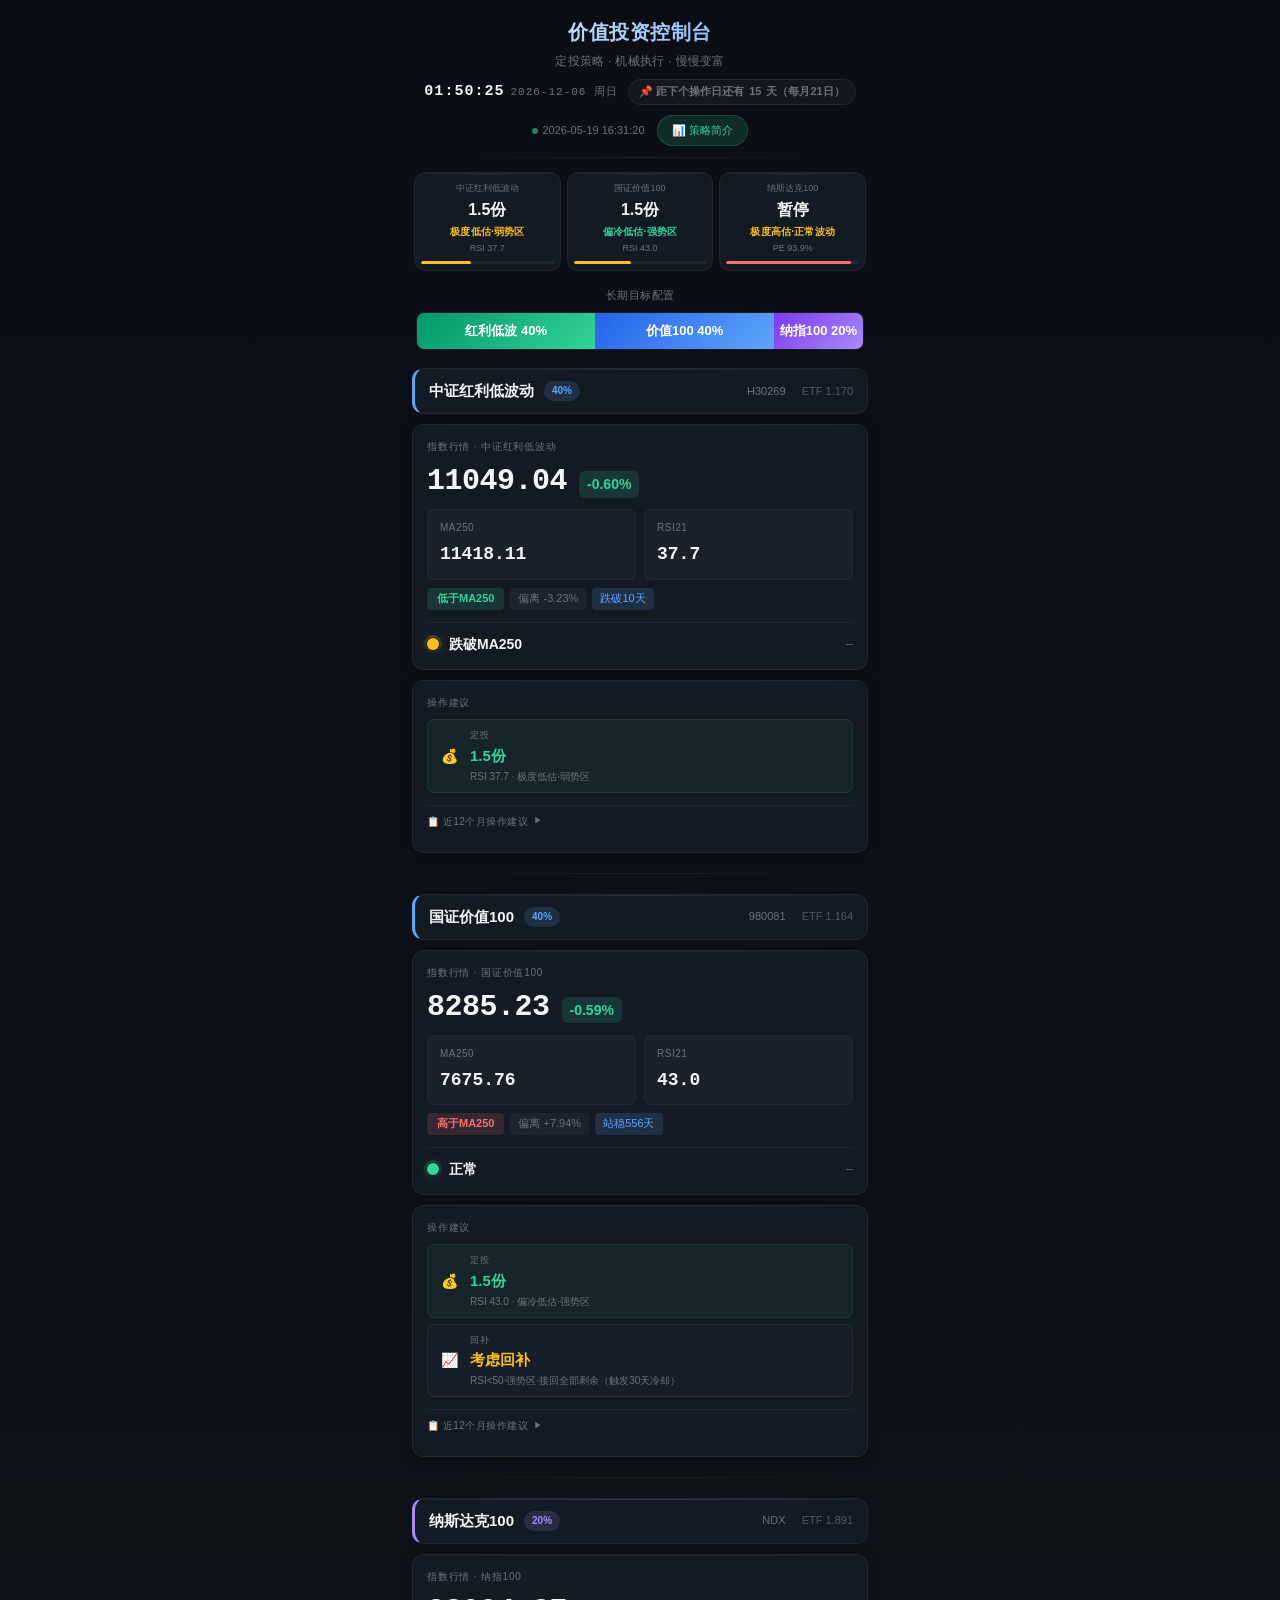
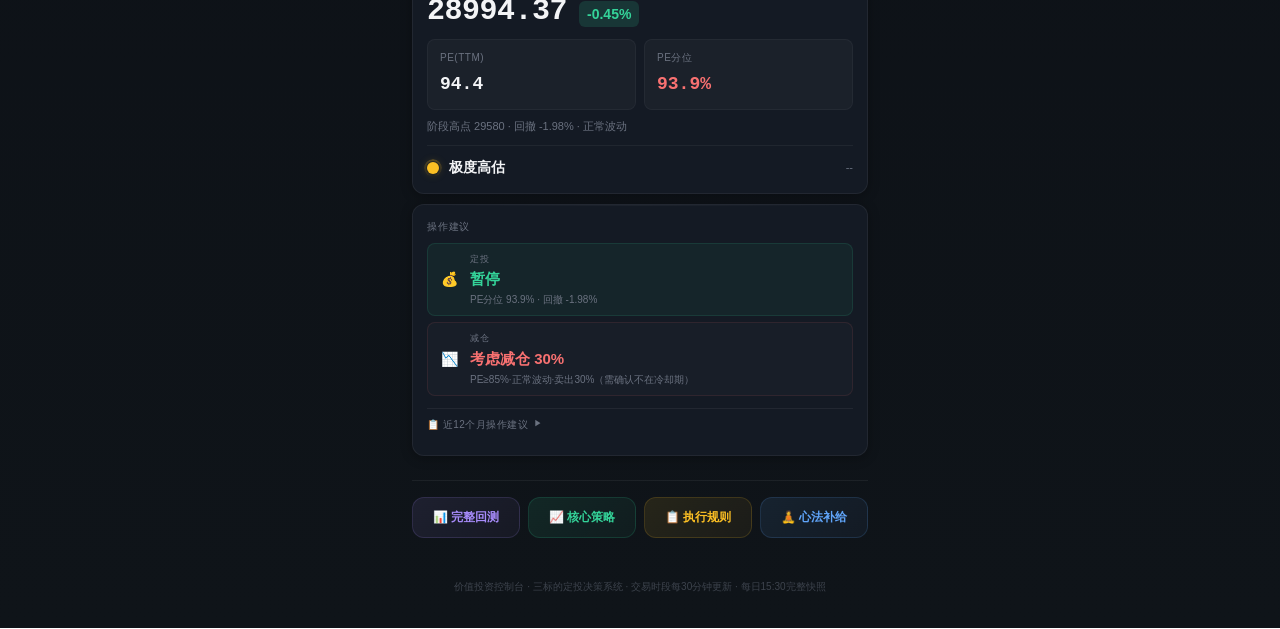
==== commit cac2af30: "统一指数价格显示+清理旧代码引用+更新数据频率说明 - index.html: 主价格统一用指数价格(etf.current_price)，ETF价改为标题行小字参考 - style-guide.cs" ====
--- a/docs/index.html
+++ b/docs/index.html
@@ -460,6 +460,16 @@
   margin-left: auto;
   font-variant-numeric: tabular-nums;
 }
+.etf-title .etf-price-tag {
+  font-size: 11px;
+  color: var(--text-dim);
+  font-variant-numeric: tabular-nums;
+  opacity: 0.7;
+}
+.etf-title .etf-price-tag::before {
+  content: '· ';
+  opacity: 0.5;
+}
 .etf-title .wb {
   font-size: 10px;
   padding: 2px 8px;
@@ -978,9 +988,10 @@
     <span class="name" id="n0">--</span>
     <span class="wb">40%</span>
     <span class="fund-code" id="f0">--</span>
+    <span class="etf-price-tag" id="ep0"></span>
   </div>
   <div class="card" id="priceCard0">
-    <div class="card-label" id="info0">ETF行情 · --</div>
+    <div class="card-label" id="info0">指数行情 · --</div>
     <div class="price-row">
       <span class="price-main" id="p0">--</span>
       <span class="price-change price-flat" id="c0">--</span>
@@ -1010,9 +1021,10 @@
     <span class="name" id="n1">--</span>
     <span class="wb">40%</span>
     <span class="fund-code" id="f1">--</span>
+    <span class="etf-price-tag" id="ep1"></span>
   </div>
   <div class="card" id="priceCard1">
-    <div class="card-label" id="info1">ETF行情 · --</div>
+    <div class="card-label" id="info1">指数行情 · --</div>
     <div class="price-row">
       <span class="price-main" id="p1">--</span>
       <span class="price-change price-flat" id="c1">--</span>
@@ -1042,9 +1054,10 @@
     <span class="name" id="n2">--</span>
     <span class="wb">20%</span>
     <span class="fund-code" id="f2">--</span>
+    <span class="etf-price-tag" id="ep2"></span>
   </div>
   <div class="card" id="priceCard2">
-    <div class="card-label" id="info2">ETF行情 · --</div>
+    <div class="card-label" id="info2">指数行情 · --</div>
     <div class="price-row">
       <span class="price-main" id="p2">--</span>
       <span class="price-change price-flat" id="c2">--</span>
@@ -1075,7 +1088,7 @@
   </div>
 </div>
 
-<div class="footer-credit">价值投资控制台 · 三标的定投决策系统 · 数据每日收盘后更新</div>
+<div class="footer-credit">价值投资控制台 · 三标的定投决策系统 · 交易时段每30分钟更新 · 每日15:30完整快照</div>
 
 <script>
 /* 全局数据缓存 */
@@ -1128,14 +1141,13 @@
     return;
   }
 
-  /* 行情信息 — ETF优先 */
-  var hasEtfPrice = (etf.etf_price != null);
-  var infoLabel = hasEtfPrice ? 'ETF行情' : (isPE ? '纳指100' : (etf.index_name || '--'));
-  document.getElementById('info' + id).textContent = infoLabel;
-
-  /* 价格 — 优先显示ETF价格 */
-  var priceToShow = hasEtfPrice ? etf.etf_price : etf.current_price;
-  var dec = hasEtfPrice ? 4 : (isIndexPrice ? 2 : 4);
+  /* 行情信息 — 统一使用指数价格（与MA250/RSI同源） */
+  var infoLabel = isPE ? '纳指100' : (etf.index_name || '--');
+  document.getElementById('info' + id).textContent = '指数行情 · ' + infoLabel;
+
+  /* 价格 — 使用指数价格，与MA250/RSI保持同源 */
+  var priceToShow = etf.current_price;
+  var dec = (isIndexPrice || isPE) ? 2 : 4;
   var priceEl = document.getElementById('p' + id);
   if (priceToShow != null) {
     priceEl.textContent = priceToShow.toFixed(dec);
@@ -1143,9 +1155,17 @@
     priceEl.textContent = '--';
   }
   var cel = document.getElementById('c' + id);
-  var pct = hasEtfPrice ? etf.etf_price_change_pct : etf.price_change_pct;
+  var pct = etf.price_change_pct;
   cel.textContent = (pct != null) ? ((pct >= 0 ? '+' : '') + pct.toFixed(2) + '%') : '--';
   cel.className = 'price-change ' + ((pct == null) ? 'price-flat' : (pct > 0 ? 'price-up' : (pct < 0 ? 'price-down' : 'price-flat')));
+
+  /* ETF实时价—标题行小字参考 */
+  var epEl = document.getElementById('ep' + id);
+  if (epEl && etf.etf_price != null) {
+    epEl.textContent = 'ETF ' + etf.etf_price.toFixed(3);
+  } else if (epEl) {
+    epEl.textContent = '';
+  }
 
   /* 指标区：PE / RSI */
   if (isPE) {
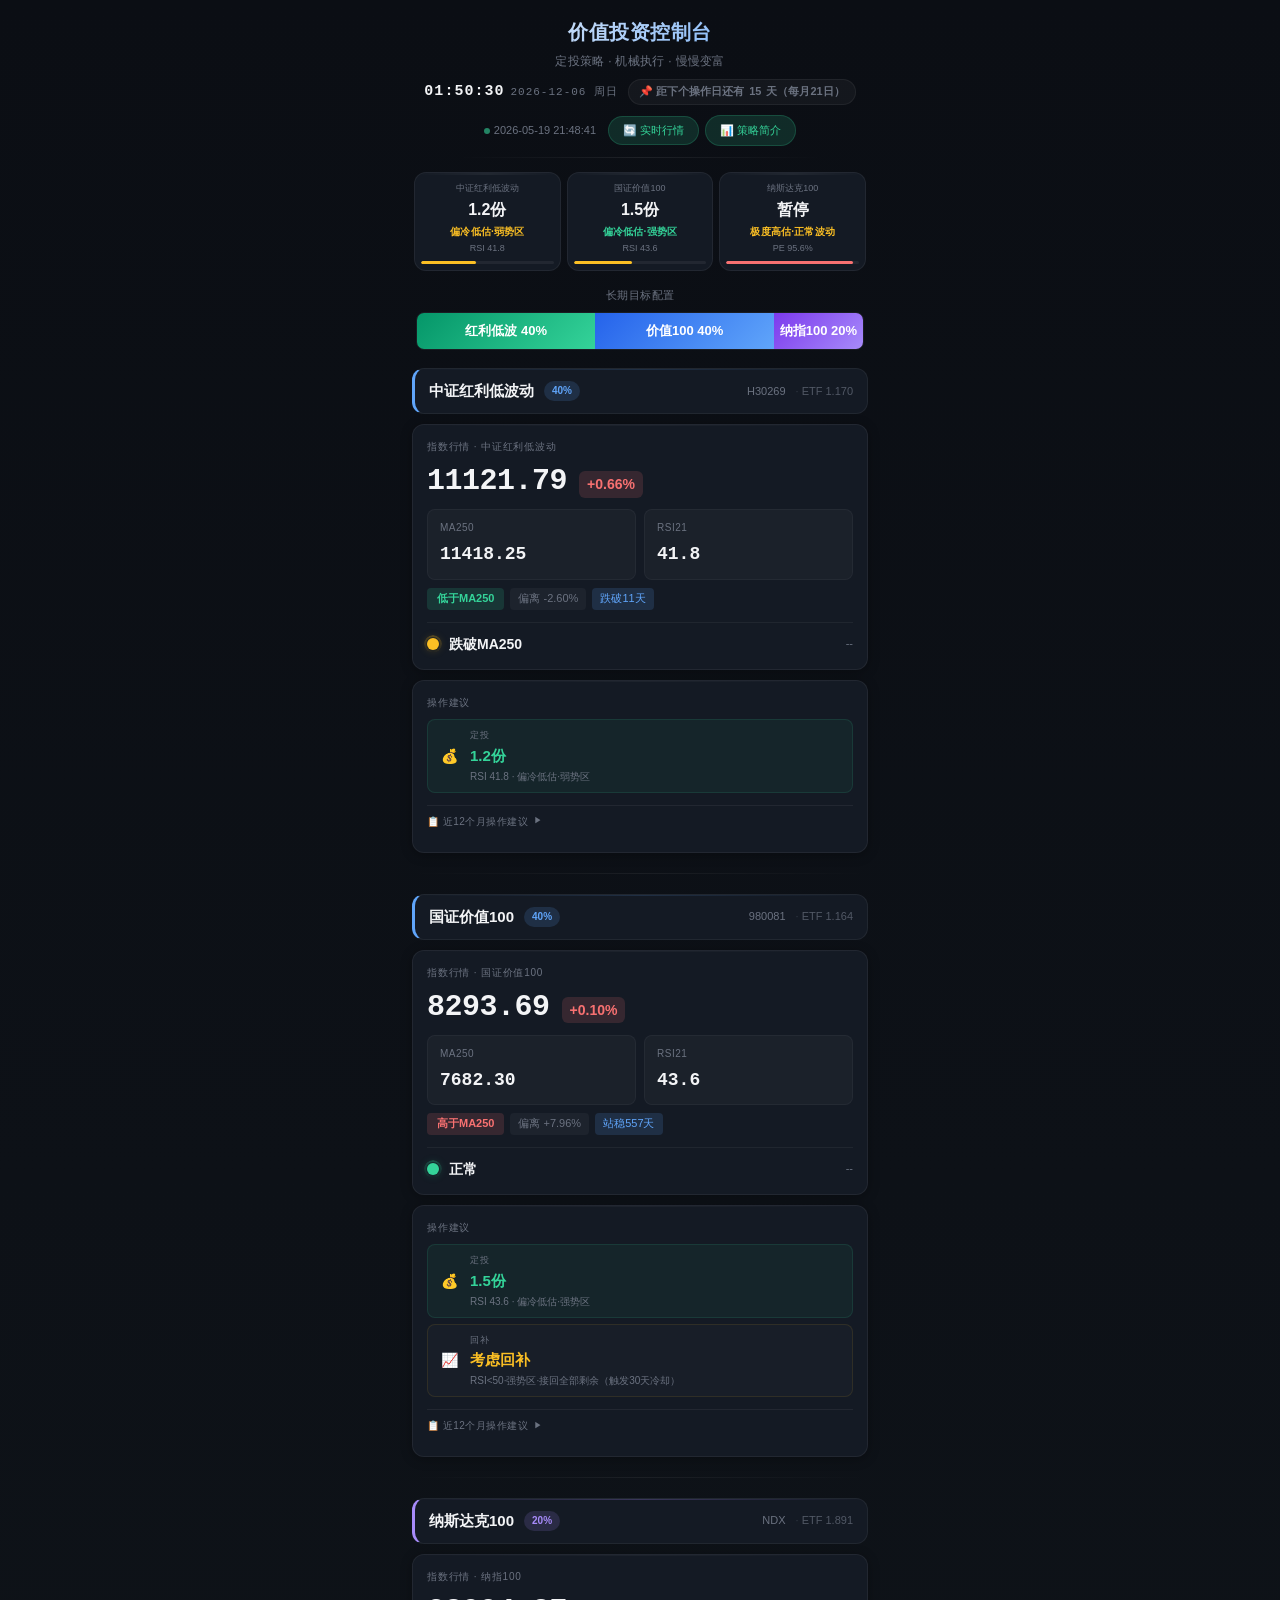
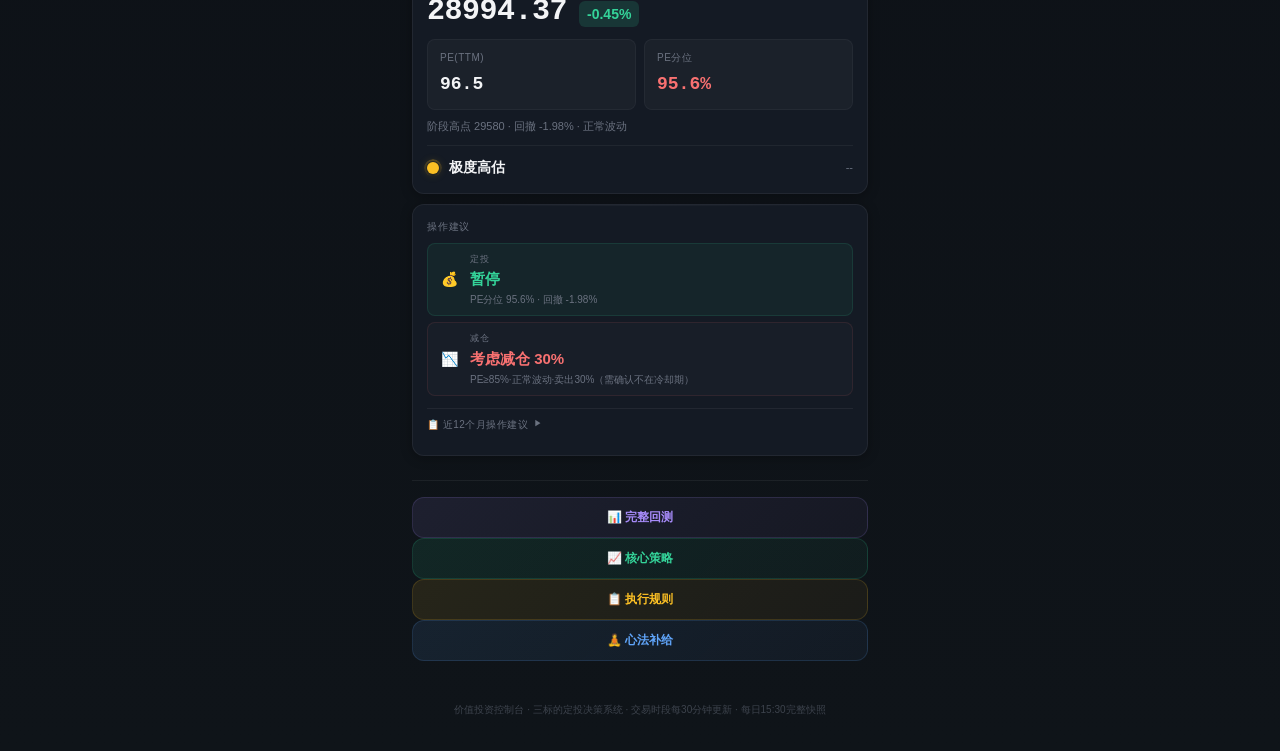
==== commit 8ac34d12: "加实时行情按钮:浏览器直调腾讯API+动态MA周期+30分钟自动刷新" ====
--- a/docs/index.html
+++ b/docs/index.html
@@ -183,10 +183,39 @@
   border: 1px solid rgba(52,211,153,0.2);
   transition: all 0.2s ease;
   font-weight: 500;
+  white-space: nowrap;
+  cursor: pointer;
+  font-family: inherit;
 }
 .guide-btn:hover {
   background: rgba(52,211,153,0.2);
   border-color: rgba(52,211,153,0.35);
+}
+.guide-btn.loading {
+  background: var(--yellow-dim);
+  color: var(--yellow);
+  border-color: rgba(251,191,36,0.3);
+  animation: pulse 1.2s ease-in-out infinite;
+}
+.guide-btn.active {
+  background: var(--green-dim);
+  color: var(--green);
+  border-color: rgba(52,211,153,0.4);
+}
+.guide-btn.error {
+  background: var(--red-dim);
+  color: var(--red);
+  border-color: rgba(248,113,113,0.3);
+}
+@keyframes pulse {
+  0%, 100% { opacity: 1; }
+  50% { opacity: 0.6; }
+}
+.header-btns {
+  display: flex;
+  gap: 6px;
+  align-items: center;
+}
   box-shadow: 0 0 16px var(--green-glow);
   transform: translateY(-1px);
 }
@@ -965,7 +994,10 @@
   </div>
   <div class="header-row">
     <div class="update-time" id="updateTime">加载中...</div>
-    <a class="guide-btn" href="guide-backtest.html">📊 策略简介</a>
+    <div class="header-btns">
+      <button class="guide-btn" id="realtimeBtn" onclick="onRealtimeClick()">🔄 实时行情</button>
+      <a class="guide-btn" href="guide-backtest.html">📊 策略简介</a>
+    </div>
   </div>
 </div>
 
@@ -1304,6 +1336,12 @@
 
 /* ========== 加载数据 ========== */
 function loadData() {
+  /* 退出实时模式（自动刷新时恢复指数数据） */
+  if (REALTIME_MODE) {
+    REALTIME_MODE = false;
+    var btn = document.getElementById('realtimeBtn');
+    if (btn) { btn.textContent = '🔄 实时行情'; btn.className = 'guide-btn'; }
+  }
   var url = 'data.json?t=' + new Date().getTime();
   fetch(url)
     .then(function(r) { return r.json(); })
@@ -1371,6 +1409,146 @@
 
 loadData();
 setInterval(loadData, 30 * 60 * 1000);
+
+/* ========== 实时行情（浏览器直调腾讯API）========== */
+var REALTIME_MODE = false;
+
+/* SMA计算 */
+function calcSMA(prices, period) {
+  period = Math.min(period, prices.length);
+  if (period < 2) return prices[prices.length - 1];
+  var sum = 0;
+  for (var i = prices.length - period; i < prices.length; i++) {
+    sum += prices[i];
+  }
+  return sum / period;
+}
+
+/* RSI计算（Wilder Smoothing，与Python端一致） */
+function calcRSI(closes, period) {
+  period = Math.min(period, closes.length - 1);
+  if (period < 5) return 50;
+  var avgGain = 0, avgLoss = 0;
+  var alpha = 1 / period;
+  /* 第一期SMA */
+  for (var i = 1; i <= period; i++) {
+    var d = closes[i] - closes[i - 1];
+    if (d > 0) avgGain += d; else avgLoss -= d;
+  }
+  avgGain /= period;
+  avgLoss /= period;
+  /* Wilder Smoothing */
+  for (var i = period + 1; i < closes.length; i++) {
+    var d = closes[i] - closes[i - 1];
+    avgGain = avgGain * (1 - alpha) + (d > 0 ? d : 0) * alpha;
+    avgLoss = avgLoss * (1 - alpha) + (d < 0 ? -d : 0) * alpha;
+  }
+  if (avgLoss === 0) return 100;
+  return 100 - (100 / (1 + avgGain / avgLoss));
+}
+
+/* 获取单个ETF实时K线 */
+function fetchRealtimeETF(code, prefix) {
+  var url = 'https://web.ifzq.gtimg.cn/appstock/app/fqkline/get?param='
+          + prefix + code + ',day,,,800,qfq';
+  return fetch(url).then(function(r) { return r.json(); }).then(function(data) {
+    var s = data.data[prefix + code];
+    var field = s.qfqday || s.day || [];
+    var closes = field.map(function(k) { return parseFloat(k[2]); });
+    var dates = field.map(function(k) { return k[0]; });
+    if (closes.length < 5) throw new Error('数据不足');
+    var lc = closes[closes.length - 1];
+    var pc = closes[closes.length - 2];
+    var chg = (lc - pc) / pc * 100;
+    var maPeriod = Math.min(250, closes.length);
+    var ma = calcSMA(closes, maPeriod);
+    var rsi = calcRSI(closes, 21);
+    return { price: lc, changePct: chg, ma: ma, maPeriod: maPeriod, rsi: rsi, date: dates[dates.length - 1], count: closes.length };
+  });
+}
+
+/* 点击实时行情按钮 */
+function onRealtimeClick() {
+  var btn = document.getElementById('realtimeBtn');
+  if (REALTIME_MODE) {
+    REALTIME_MODE = false;
+    btn.textContent = '🔄 实时行情';
+    btn.className = 'guide-btn';
+    loadData();
+    return;
+  }
+  REALTIME_MODE = true;
+  btn.textContent = '⏳ 获取中…';
+  btn.className = 'guide-btn loading';
+
+  var tasks = [
+    fetchRealtimeETF('563020', 'sh').then(function(r) { return { idx: 0, data: r }; }),
+    fetchRealtimeETF('159263', 'sz').then(function(r) { return { idx: 1, data: r }; }),
+    fetchRealtimeETF('159696', 'sz').then(function(r) { return { idx: 2, data: r }; }),
+  ];
+
+  Promise.all(tasks).then(function(results) {
+    for (var i = 0; i < results.length; i++) {
+      var id = results[i].idx;
+      var r = results[i].data;
+      var isPE = (id === 2);
+
+      /* 更新行情标签 */
+      var infoLabels = ['红利低波ETF', '价值100ETF', '纳指ETF'];
+      document.getElementById('info' + id).textContent = '📡 实时 ' + infoLabels[id];
+
+      /* 价格 */
+      var dec = isPE ? 2 : 4;
+      document.getElementById('p' + id).textContent = r.price.toFixed(dec);
+      var cEl = document.getElementById('c' + id);
+      cEl.textContent = (r.changePct >= 0 ? '+' : '') + r.changePct.toFixed(2) + '%';
+      cEl.className = 'price-change ' + (r.changePct > 0 ? 'price-up' : (r.changePct < 0 ? 'price-down' : 'price-flat'));
+
+      /* ETF小字 */
+      var epEl = document.getElementById('ep' + id);
+      if (epEl) epEl.textContent = '📡 ' + r.price.toFixed(3);
+
+      /* 指标 */
+      if (isPE) {
+        /* 纳指：保留原有PE显示，只更新价格 */
+      } else {
+        document.getElementById('ma' + id).textContent = r.ma.toFixed(4);
+        document.getElementById('rsi' + id).textContent = r.rsi.toFixed(1);
+
+        /* 更新MA标签为实际周期 */
+        var maLabel = document.querySelector('#sec' + id + ' .metrics-grid .metric-box:first-child .metric-label');
+        if (maLabel) maLabel.textContent = 'MA' + r.maPeriod;
+
+        /* MA状态 */
+        var msEl = document.getElementById('maStat' + id);
+        if (msEl) {
+          var dev = (r.price / r.ma - 1) * 100;
+          var maLabel = 'MA' + r.maPeriod + '(' + r.count + '天)';
+          if (dev >= 0) {
+            msEl.innerHTML = '<span class="ma-pos up">高于' + maLabel + '</span>'
+                           + '<span class="ma-dev">偏离 +' + dev.toFixed(2) + '%</span>'
+                           + '<span class="ma-days">实际' + r.count + '天</span>';
+          } else {
+            msEl.innerHTML = '<span class="ma-pos down">低于' + maLabel + '</span>'
+                           + '<span class="ma-dev">偏离 ' + dev.toFixed(2) + '%</span>'
+                           + '<span class="ma-days">实际' + r.count + '天</span>';
+          }
+        }
+      }
+    }
+    btn.textContent = '✅ 实时';
+    btn.className = 'guide-btn active';
+  }).catch(function(err) {
+    console.error('实时获取失败:', err);
+    REALTIME_MODE = false;
+    btn.textContent = '⚠️ 获取失败';
+    btn.className = 'guide-btn error';
+    setTimeout(function() {
+      btn.textContent = '🔄 实时行情';
+      btn.className = 'guide-btn';
+    }, 3000);
+  });
+}
 </script>
 
 </body>
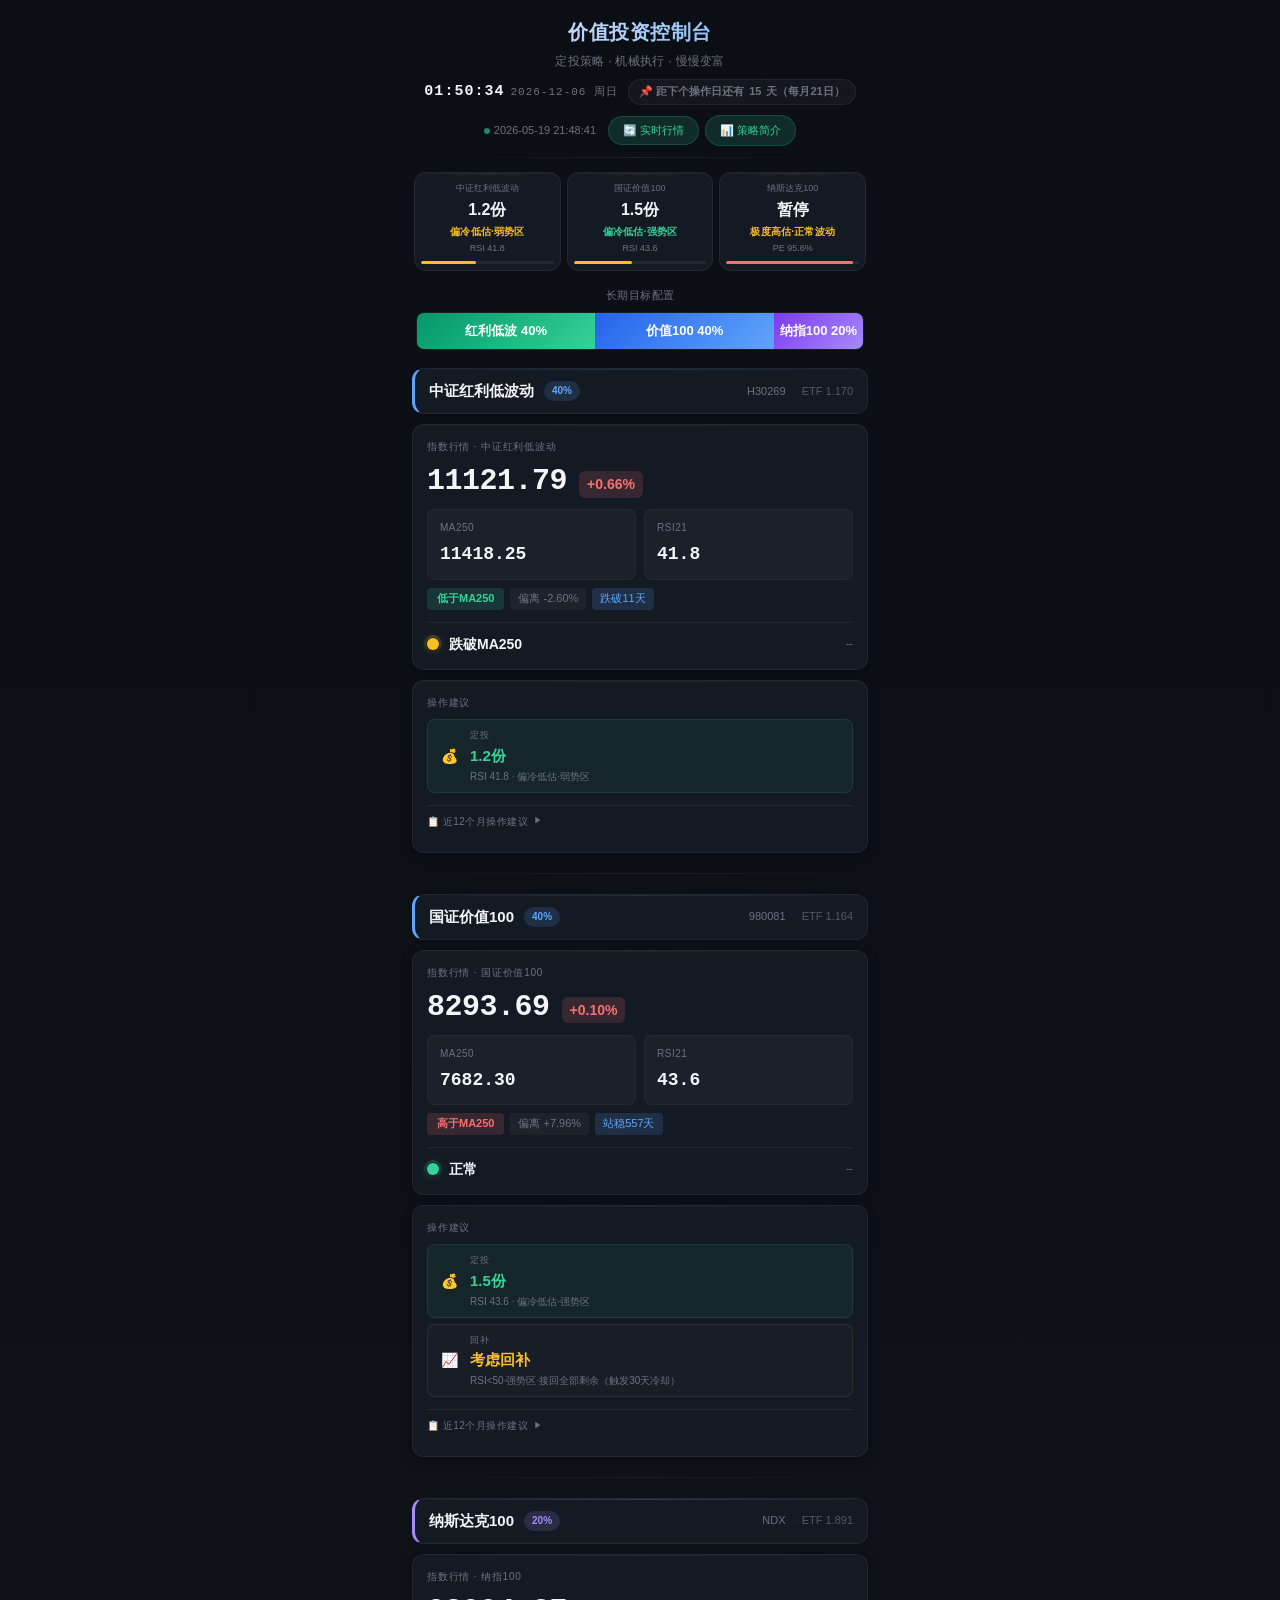
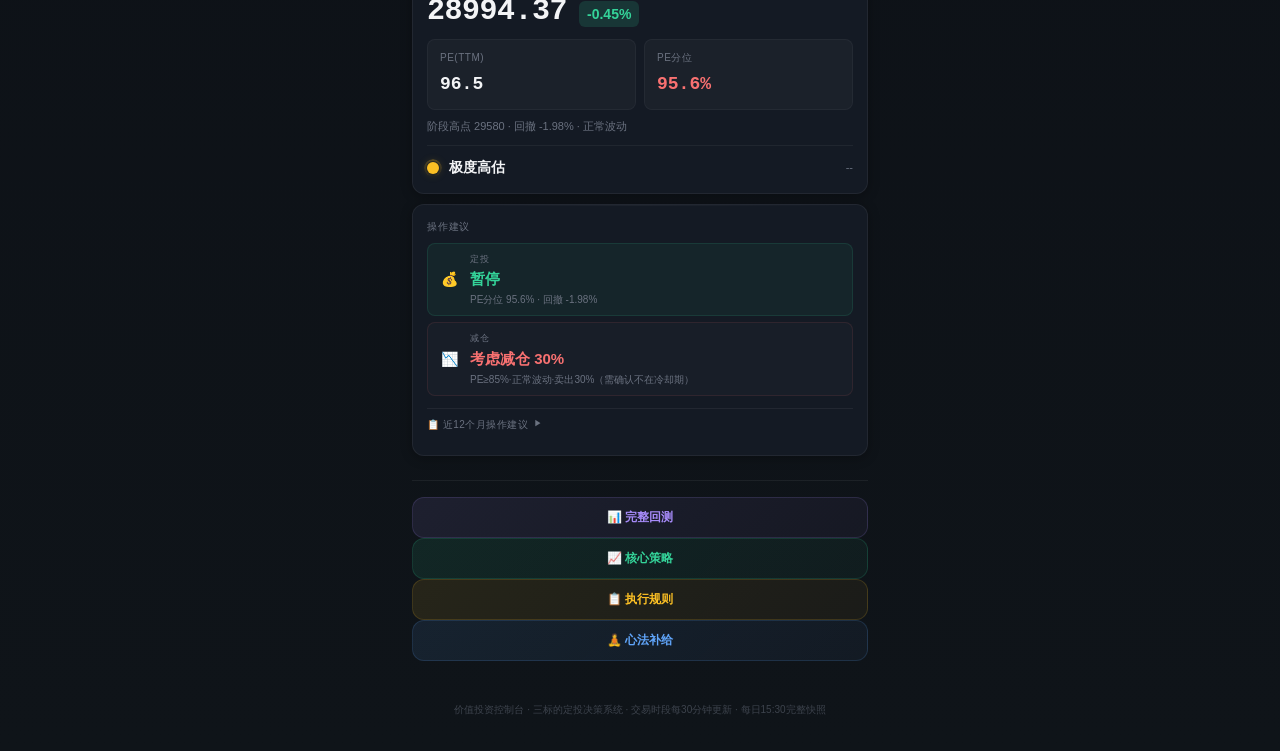
==== commit 6049830b: "MA显示优化:≥250天标MA250,不足标实际周期" ====
--- a/docs/index.html
+++ b/docs/index.html
@@ -1516,22 +1516,24 @@
         document.getElementById('rsi' + id).textContent = r.rsi.toFixed(1);
 
         /* 更新MA标签为实际周期 */
+        var maLabelFull = (r.count >= 250) ? 'MA250' : 'MA' + r.maPeriod;
         var maLabel = document.querySelector('#sec' + id + ' .metrics-grid .metric-box:first-child .metric-label');
-        if (maLabel) maLabel.textContent = 'MA' + r.maPeriod;
+        if (maLabel) maLabel.textContent = maLabelFull;
 
         /* MA状态 */
         var msEl = document.getElementById('maStat' + id);
         if (msEl) {
           var dev = (r.price / r.ma - 1) * 100;
-          var maLabel = 'MA' + r.maPeriod + '(' + r.count + '天)';
+          var maStatusLabel = (r.count >= 250) ? 'MA250' : 'MA' + r.maPeriod + '(' + r.count + '天)';
+          var daysInfo = (r.count >= 250) ? '' : ' · 实际' + r.count + '天';
           if (dev >= 0) {
-            msEl.innerHTML = '<span class="ma-pos up">高于' + maLabel + '</span>'
+            msEl.innerHTML = '<span class="ma-pos up">高于' + maStatusLabel + '</span>'
                            + '<span class="ma-dev">偏离 +' + dev.toFixed(2) + '%</span>'
-                           + '<span class="ma-days">实际' + r.count + '天</span>';
+                           + '<span class="ma-days">' + daysInfo + '</span>';
           } else {
-            msEl.innerHTML = '<span class="ma-pos down">低于' + maLabel + '</span>'
+            msEl.innerHTML = '<span class="ma-pos down">低于' + maStatusLabel + '</span>'
                            + '<span class="ma-dev">偏离 ' + dev.toFixed(2) + '%</span>'
-                           + '<span class="ma-days">实际' + r.count + '天</span>';
+                           + '<span class="ma-days">' + daysInfo + '</span>';
           }
         }
       }
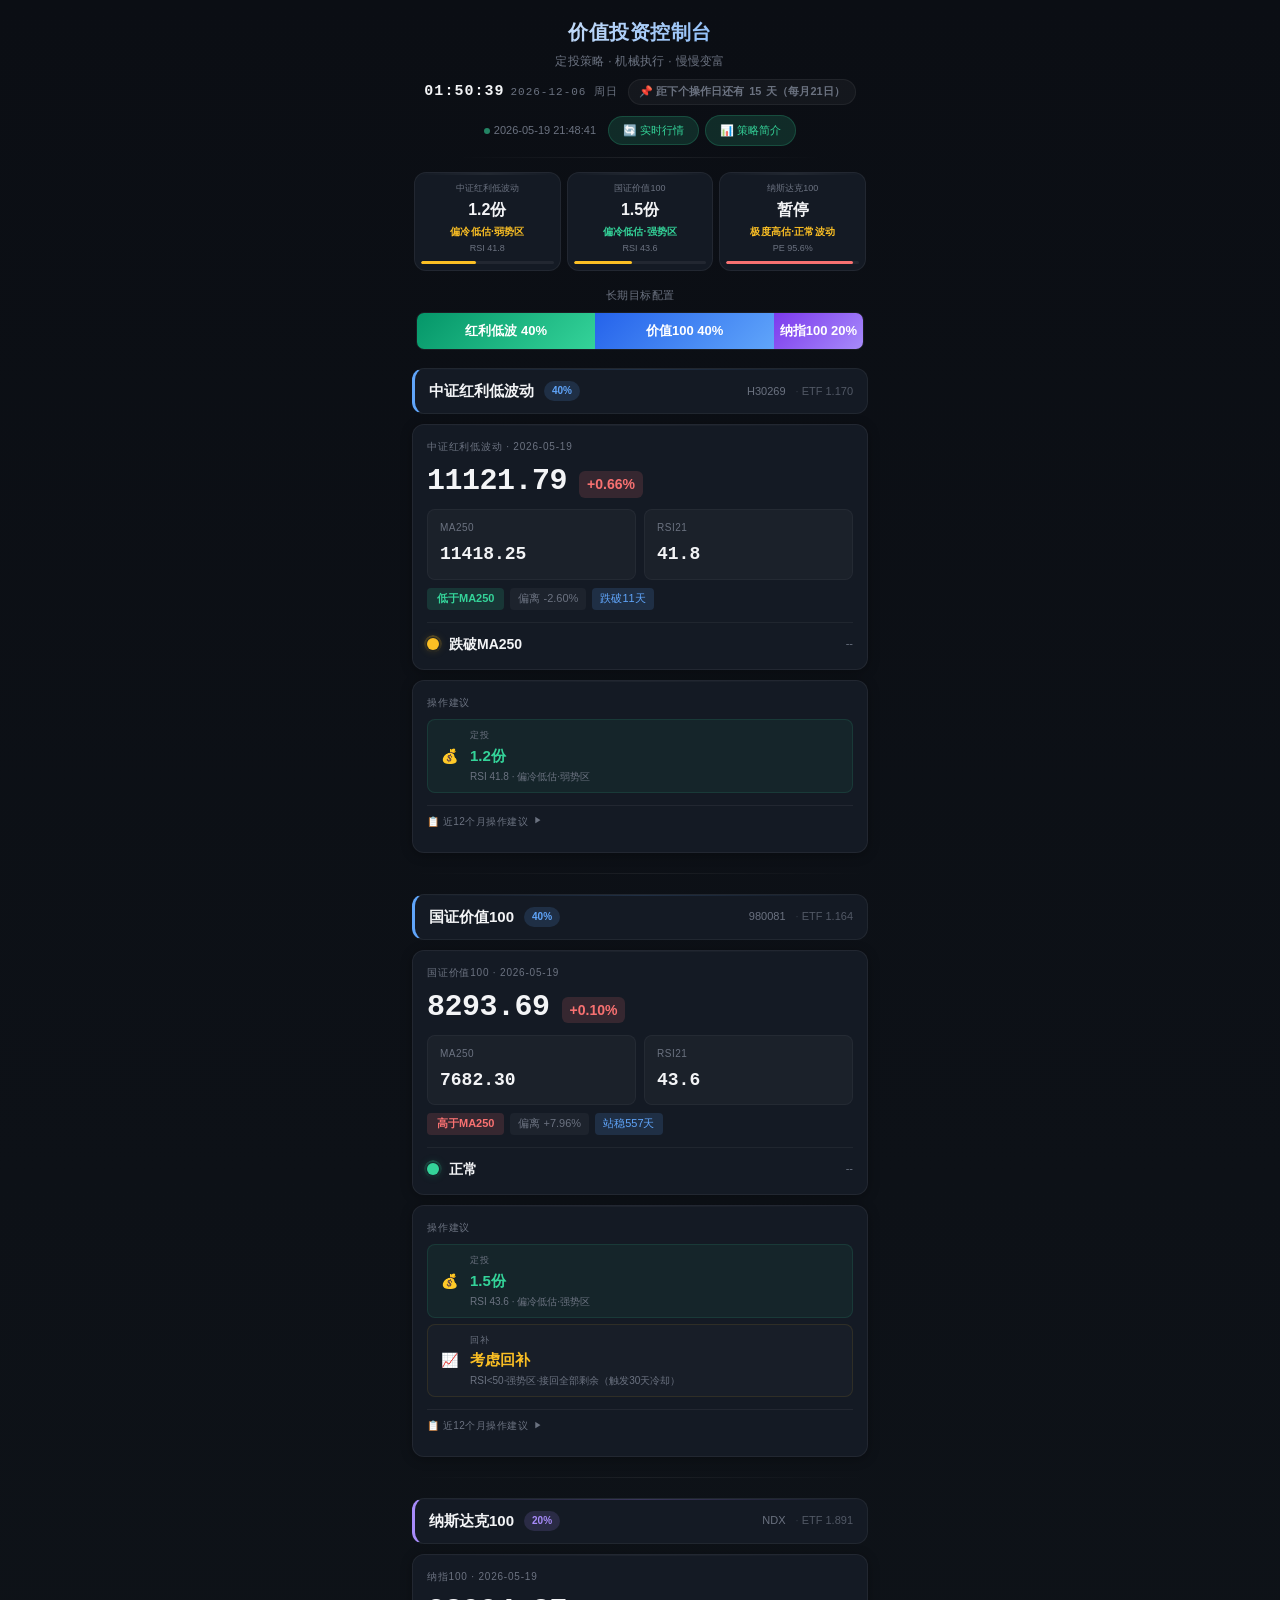
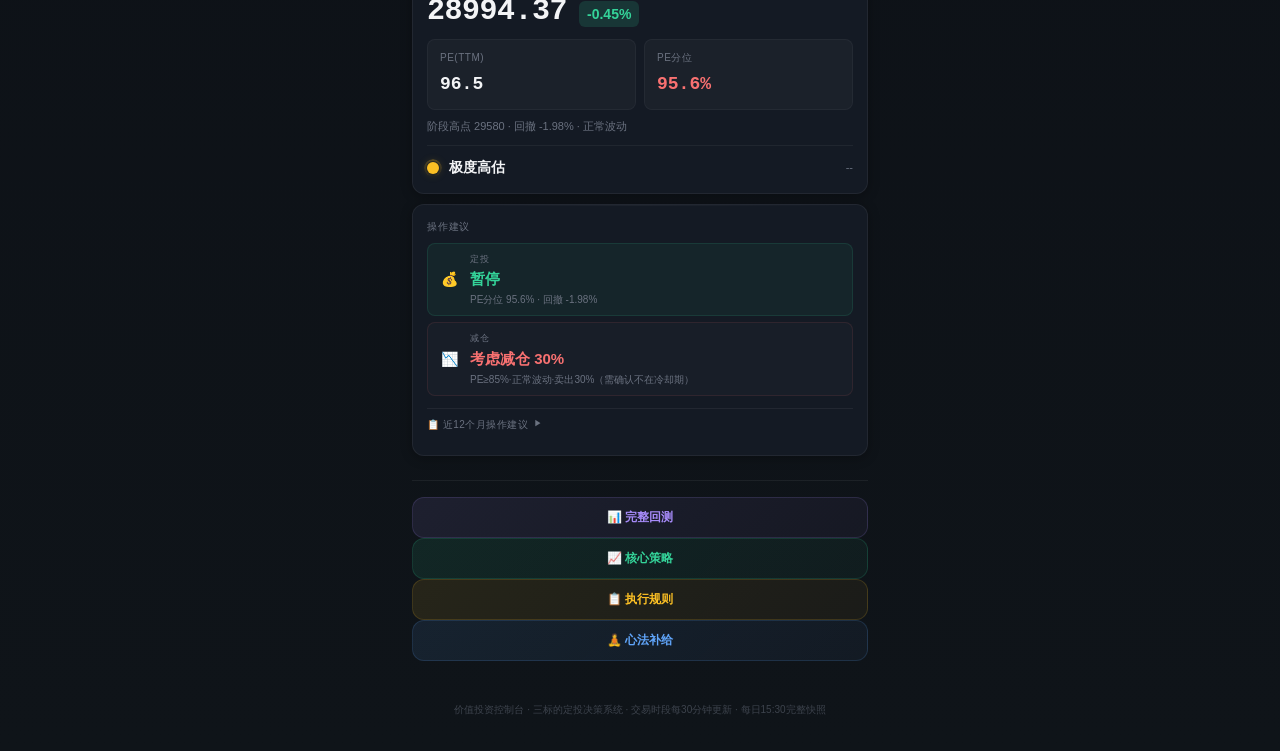
==== commit df4759c2: "卡片显示数据日期:指数模式显示market_date,实时模式显示K线日期" ====
--- a/docs/index.html
+++ b/docs/index.html
@@ -1175,7 +1175,8 @@
 
   /* 行情信息 — 统一使用指数价格（与MA250/RSI同源） */
   var infoLabel = isPE ? '纳指100' : (etf.index_name || '--');
-  document.getElementById('info' + id).textContent = '指数行情 · ' + infoLabel;
+  var md = etf.market_date || '';
+  document.getElementById('info' + id).textContent = md ? (infoLabel + ' · ' + md) : ('指数行情 · ' + infoLabel);
 
   /* 价格 — 使用指数价格，与MA250/RSI保持同源 */
   var priceToShow = etf.current_price;
@@ -1495,7 +1496,7 @@
 
       /* 更新行情标签 */
       var infoLabels = ['红利低波ETF', '价值100ETF', '纳指ETF'];
-      document.getElementById('info' + id).textContent = '📡 实时 ' + infoLabels[id];
+      document.getElementById('info' + id).textContent = '📡 ' + infoLabels[id] + ' · ' + r.date;
 
       /* 价格 */
       var dec = isPE ? 2 : 4;
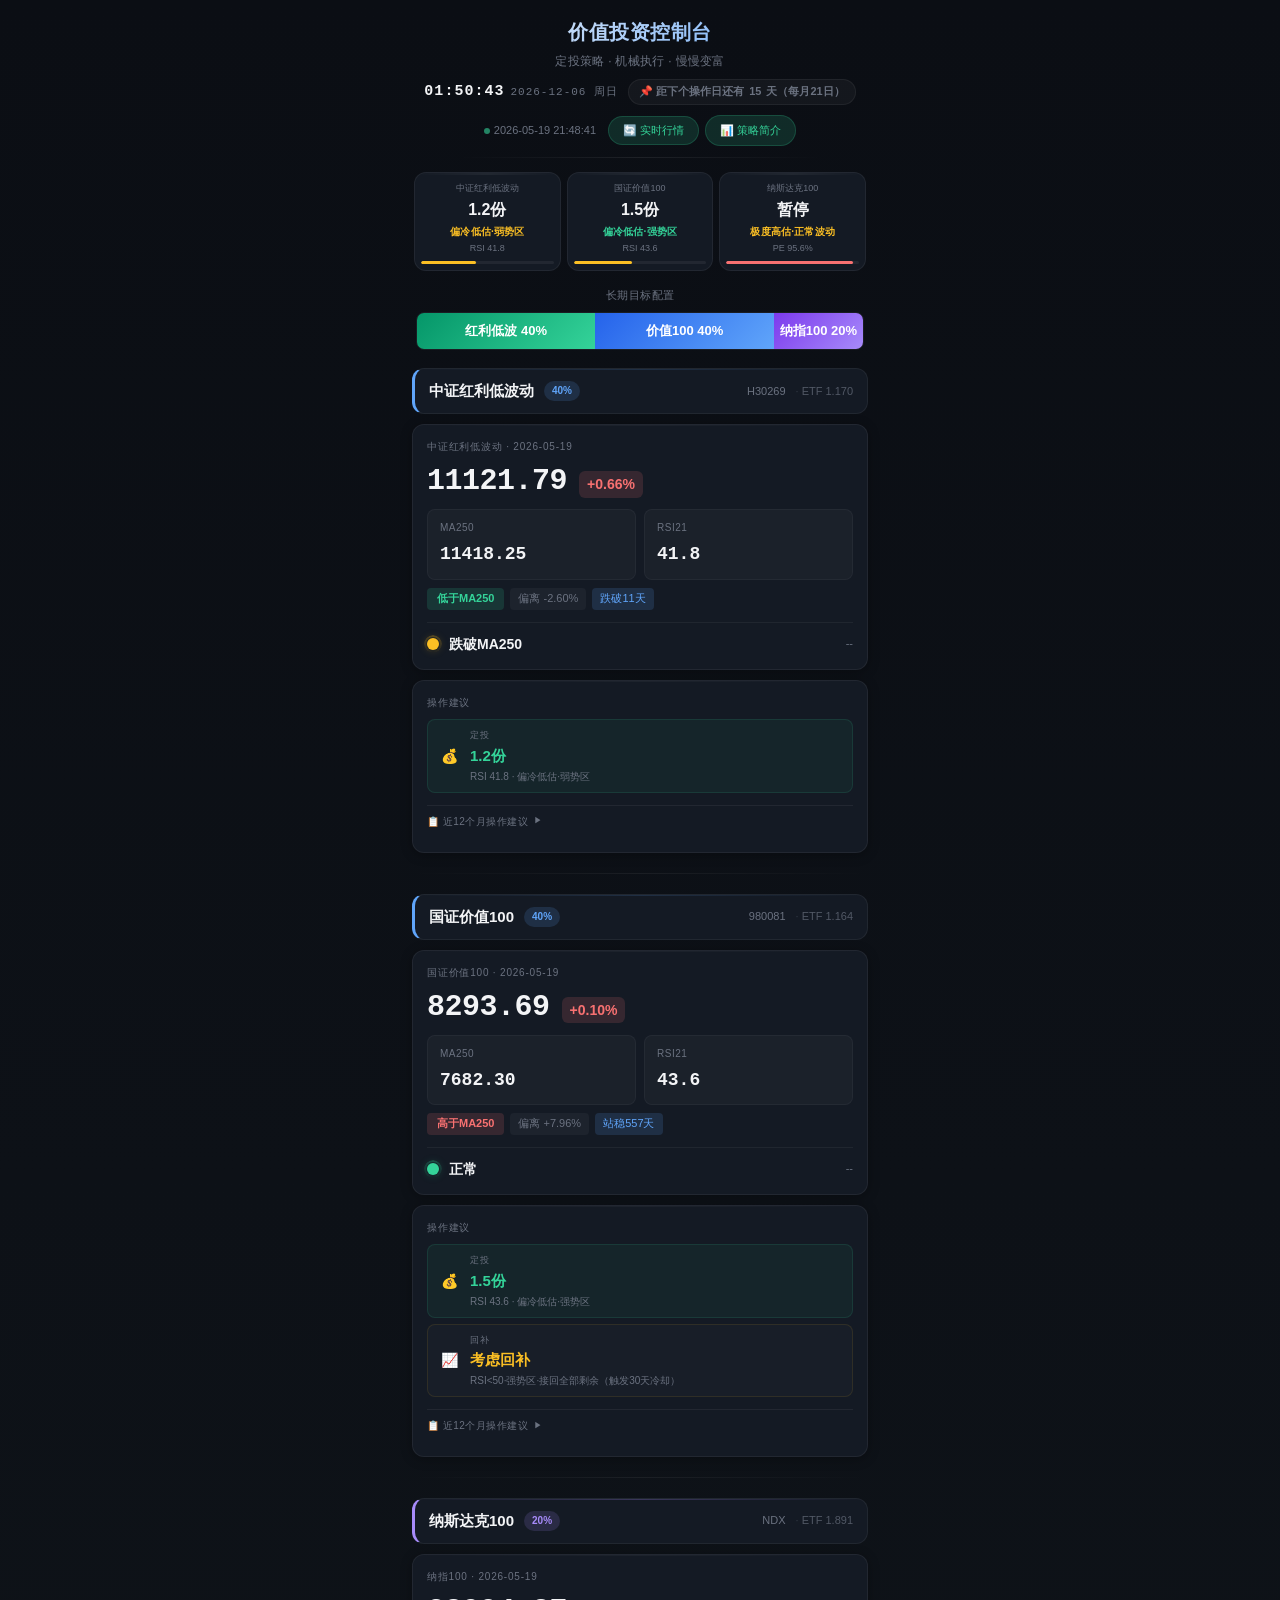
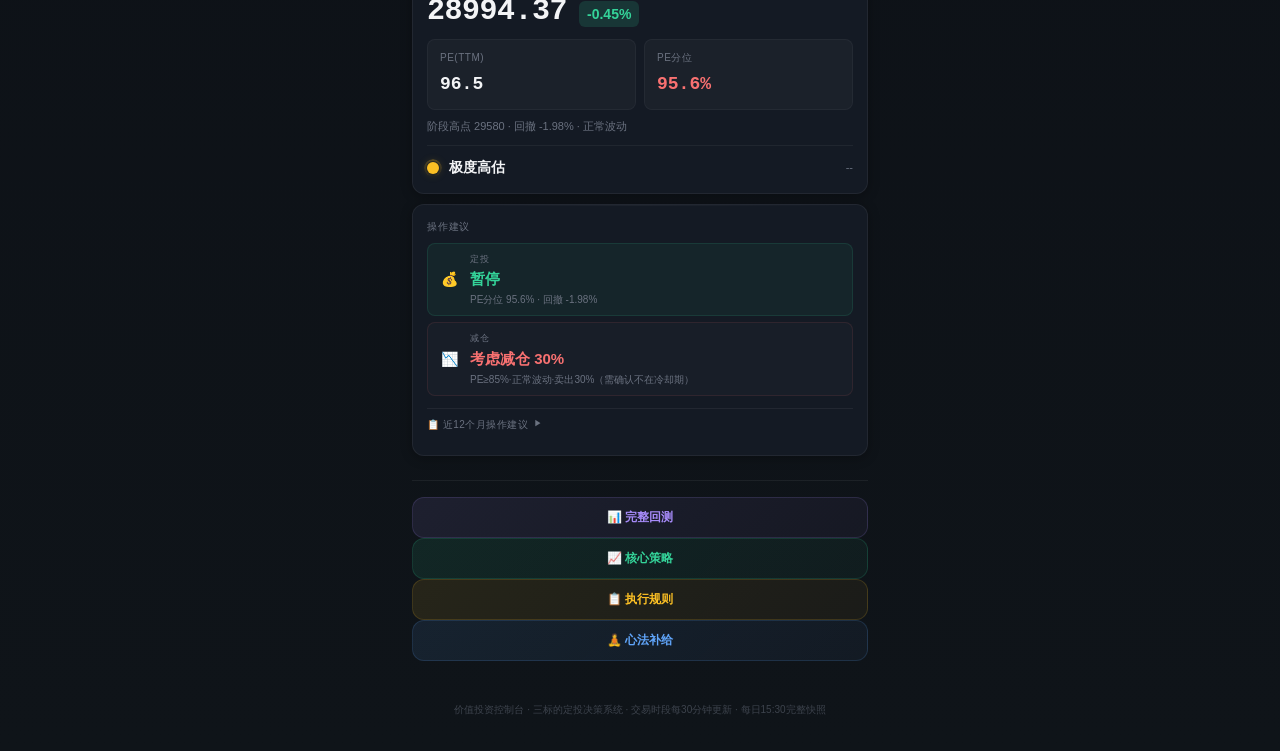
==== commit 7e1521f1: "实时模式加连续站稳/跌破MA天数" ====
--- a/docs/index.html
+++ b/docs/index.html
@@ -1448,6 +1448,22 @@
   return 100 - (100 / (1 + avgGain / avgLoss));
 }
 
+/* 计算连续高于/低于MA天数 */
+function calcStreak(closes, maPeriod) {
+  if (closes.length < maPeriod) return { streak: 0, aboveMA: false };
+  var streak = 0, above = null;
+  for (var i = closes.length - 1; i >= maPeriod - 1; i--) {
+    var sum = 0;
+    for (var j = i - maPeriod + 1; j <= i; j++) sum += closes[j];
+    var thisMA = sum / maPeriod;
+    var isAbove = closes[i] >= thisMA;
+    if (above === null) { above = isAbove; streak = 1; }
+    else if (isAbove === above) { streak++; }
+    else break;
+  }
+  return { streak: streak, aboveMA: above };
+}
+
 /* 获取单个ETF实时K线 */
 function fetchRealtimeETF(code, prefix) {
   var url = 'https://web.ifzq.gtimg.cn/appstock/app/fqkline/get?param='
@@ -1464,7 +1480,8 @@
     var maPeriod = Math.min(250, closes.length);
     var ma = calcSMA(closes, maPeriod);
     var rsi = calcRSI(closes, 21);
-    return { price: lc, changePct: chg, ma: ma, maPeriod: maPeriod, rsi: rsi, date: dates[dates.length - 1], count: closes.length };
+    var stk = calcStreak(closes, maPeriod);
+    return { price: lc, changePct: chg, ma: ma, maPeriod: maPeriod, rsi: rsi, date: dates[dates.length - 1], count: closes.length, streak: stk.streak, aboveMA: stk.aboveMA };
   });
 }
 
@@ -1526,15 +1543,14 @@
         if (msEl) {
           var dev = (r.price / r.ma - 1) * 100;
           var maStatusLabel = (r.count >= 250) ? 'MA250' : 'MA' + r.maPeriod + '(' + r.count + '天)';
-          var daysInfo = (r.count >= 250) ? '' : ' · 实际' + r.count + '天';
-          if (dev >= 0) {
+          if (r.aboveMA) {
             msEl.innerHTML = '<span class="ma-pos up">高于' + maStatusLabel + '</span>'
                            + '<span class="ma-dev">偏离 +' + dev.toFixed(2) + '%</span>'
-                           + '<span class="ma-days">' + daysInfo + '</span>';
+                           + '<span class="ma-days">站稳' + r.streak + '天</span>';
           } else {
             msEl.innerHTML = '<span class="ma-pos down">低于' + maStatusLabel + '</span>'
                            + '<span class="ma-dev">偏离 ' + dev.toFixed(2) + '%</span>'
-                           + '<span class="ma-days">' + daysInfo + '</span>';
+                           + '<span class="ma-days">跌破' + r.streak + '天</span>';
           }
         }
       }
